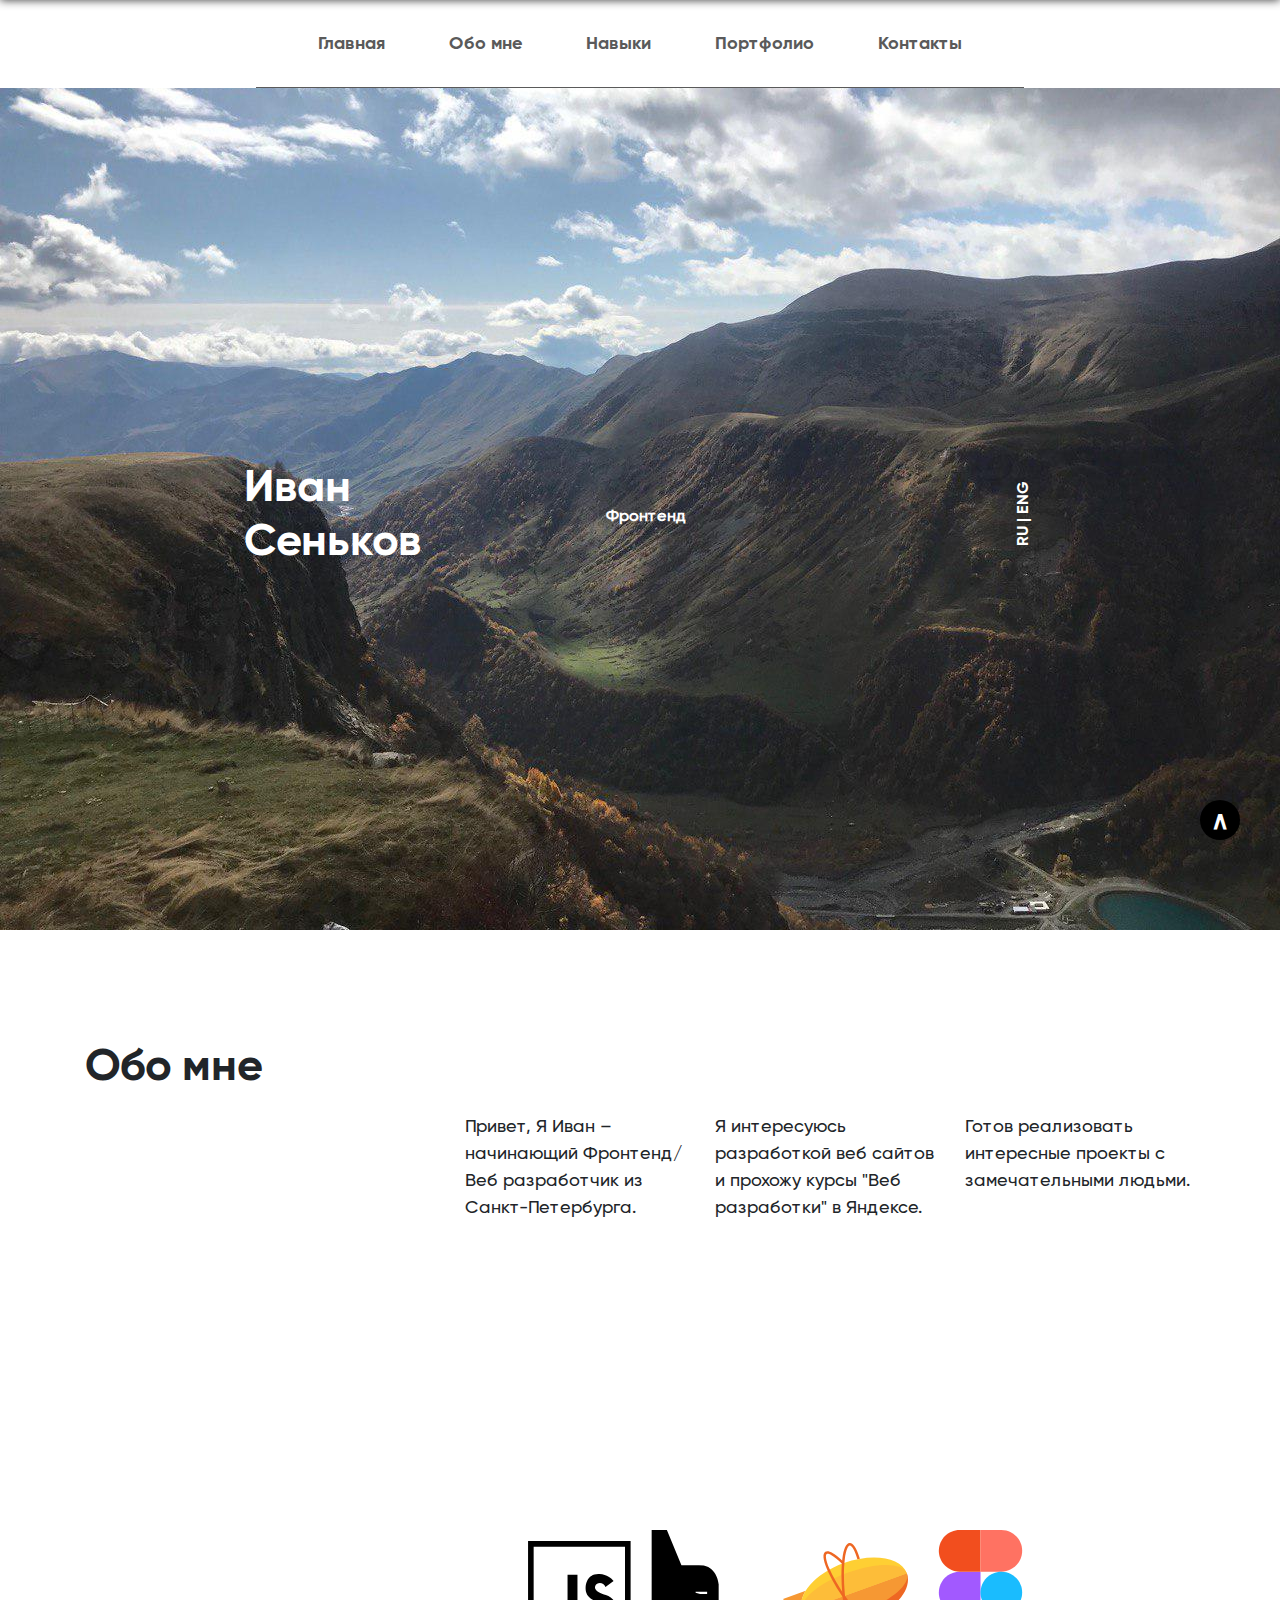
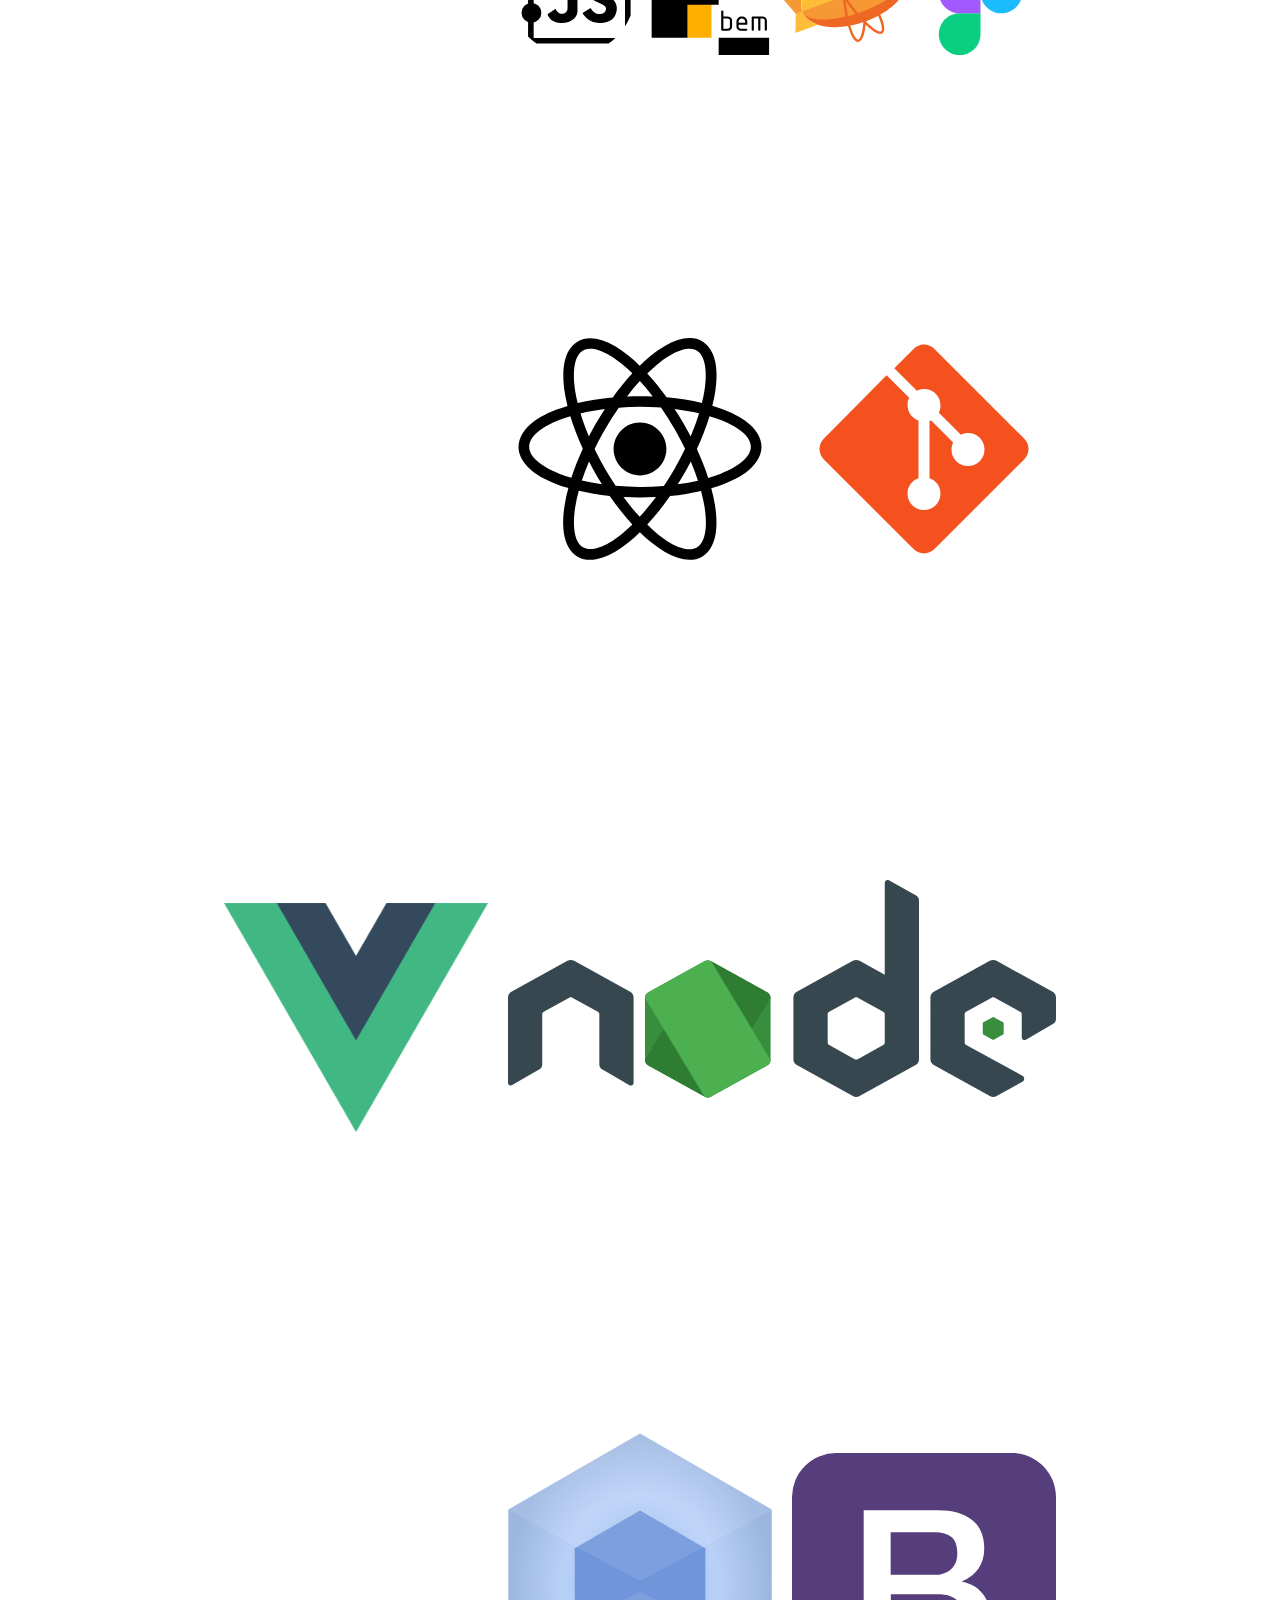
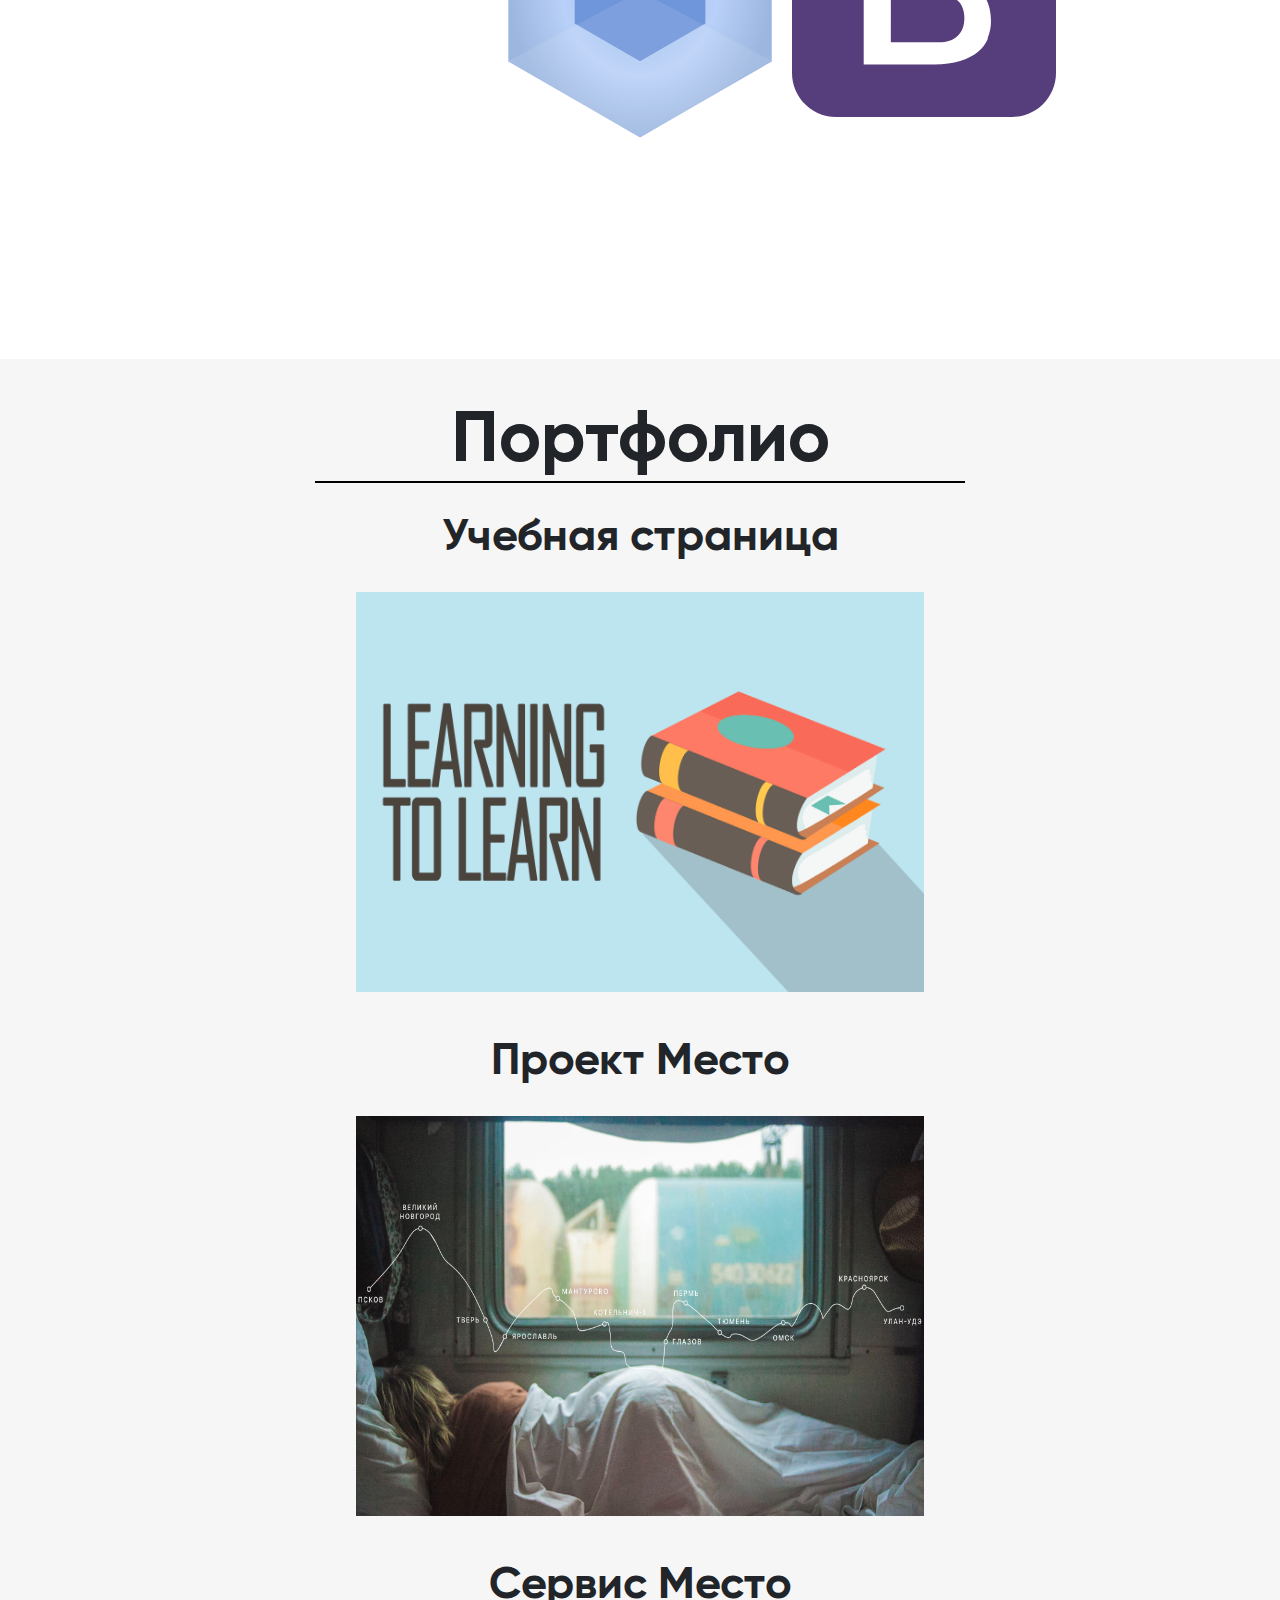
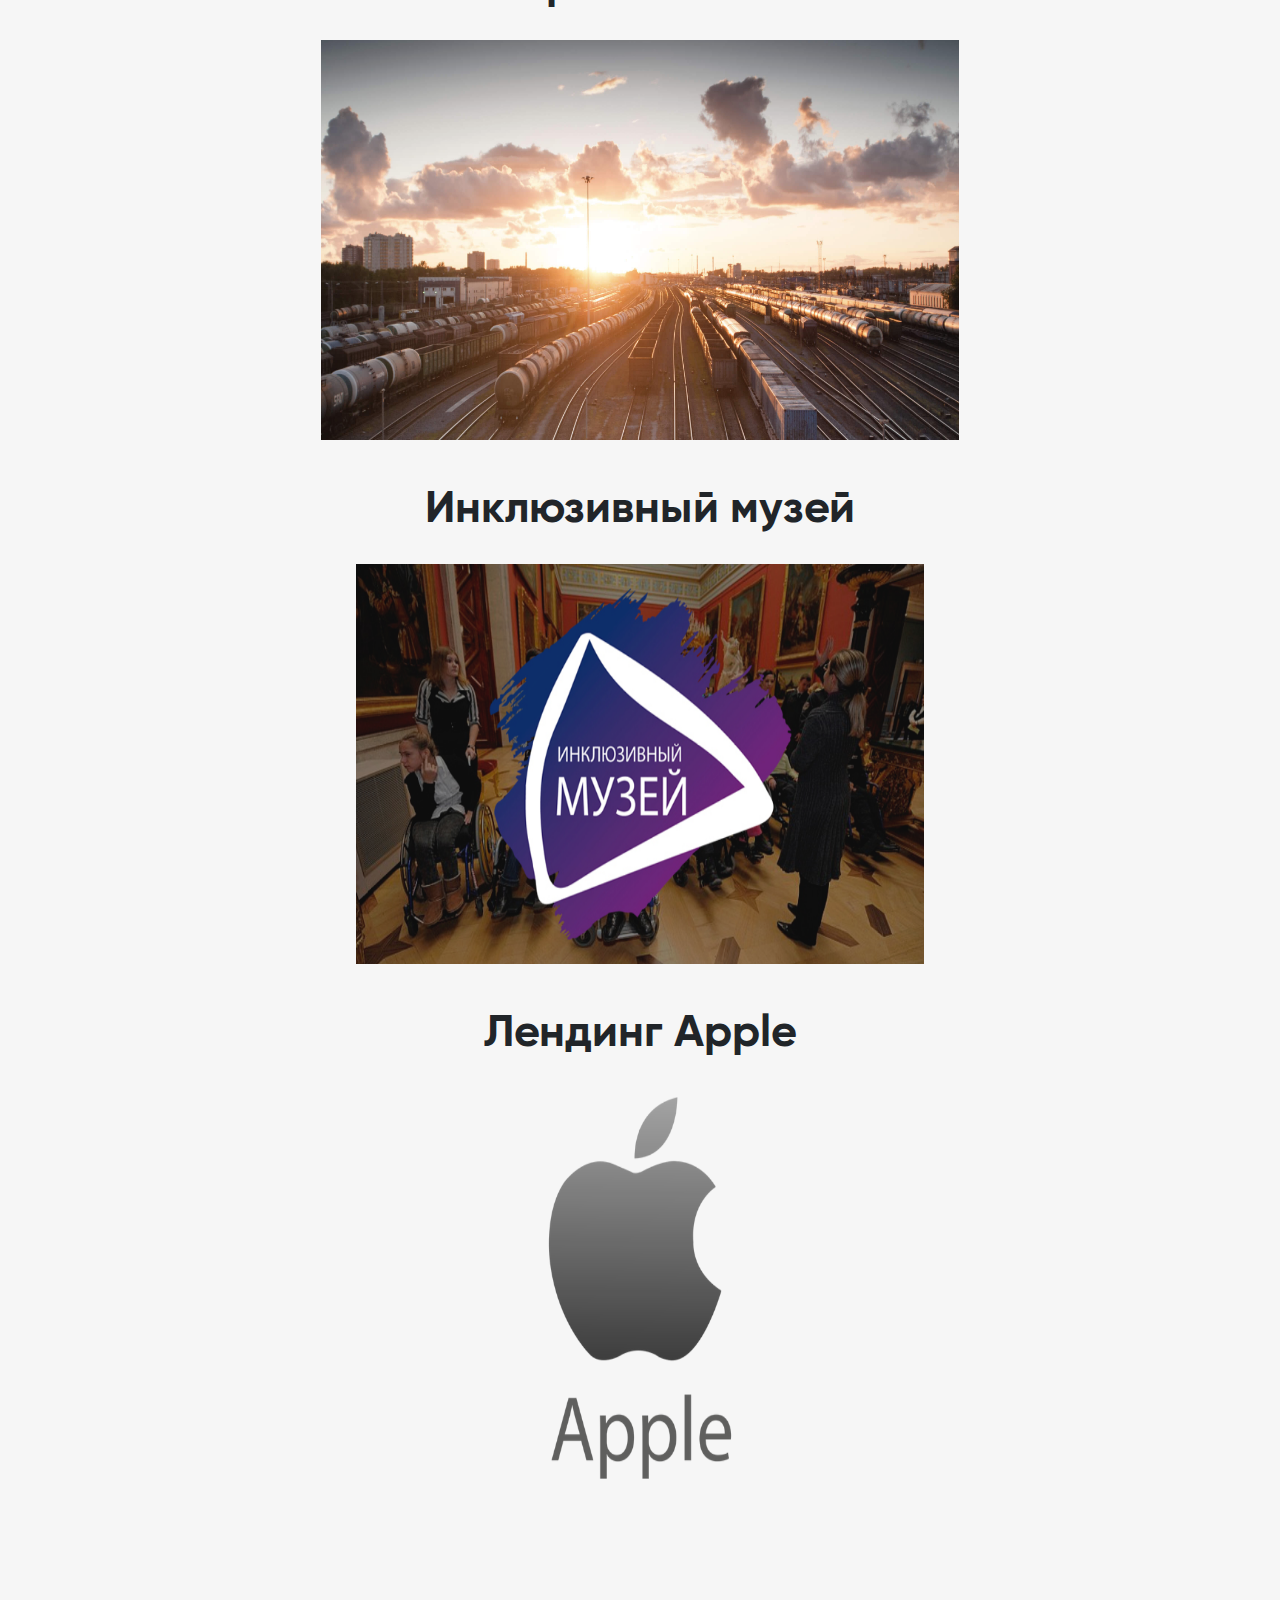
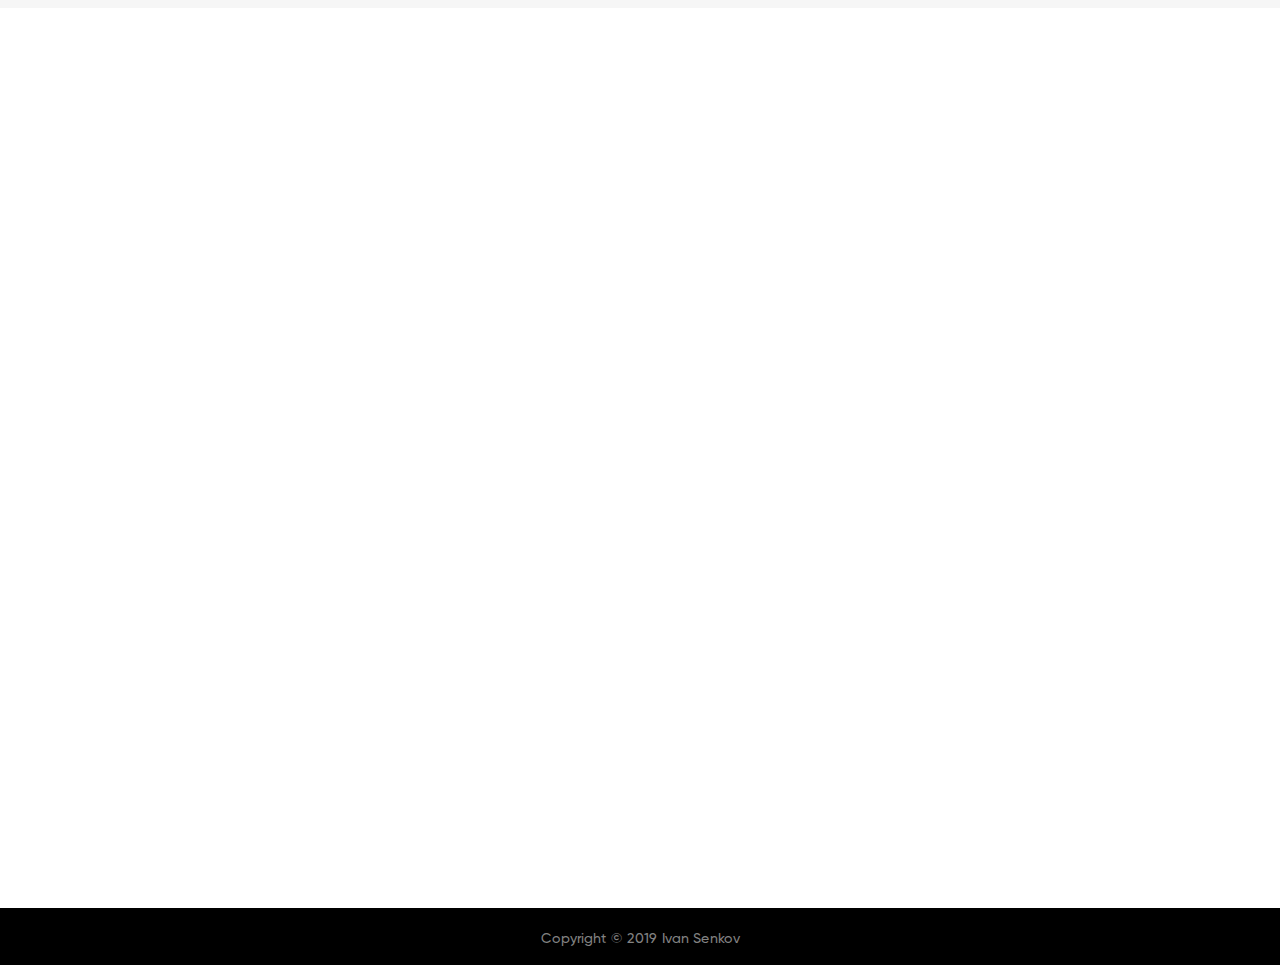
==== index.html @ b948410b "add project Mesto, service Mesto, project musem" ====
<!DOCTYPE html>
<html lang="ru">

<head>
  <meta charset="UTF-8">
  <meta name="viewport" content="width=device-width, initial-scale=1.0">
  <link rel="stylesheet" href="https://stackpath.bootstrapcdn.com/bootstrap/4.4.1/css/bootstrap.min.css"
    integrity="sha384-Vkoo8x4CGsO3+Hhxv8T/Q5PaXtkKtu6ug5TOeNV6gBiFeWPGFN9MuhOf23Q9Ifjh" crossorigin="anonymous">
  <link rel="stylesheet" href="./styles/normalize.css">
  <link rel="stylesheet" href="./styles/style.css">
  <link rel="script" href="./scripts/script.js">
  <title>Business card site</title>
</head>

<body>
  <a id="menu">
    <section class="page">
      <a class="button-up link" href="#menu">&and;</a>
      <header class="header">
        <nav class="menu">
          <a href="#menu" class="menu__item link">Главная</a>
          <a href="#about" class="menu__item link">Обо мне</a>
          <a href="#skills" class="menu__item link">Навыки</a>
          <a href="#portfolio" class="menu__item link">Портфолио</a>
          <a href="#сontacts" class="menu__item link">Контакты</a>
        </nav>
      </header>
      <main class="content">
        <section class="root">
          <div class="description">
            <div class="description__container-header">
              <h1 class="title description__title">Иван<br> Сеньков</h1>
              <div class="description__subtitle-container">
                <div class="description__subtitle-container_1">
                  <p class="description__subtitle description__subtitle_position_start">Фронтенд</p>
                </div>
                <div class="description__subtitle-container_2">
                  <p class="description__subtitle description__subtitle_position_end">Веб разработчик</p>
                </div>
              </div>
              <div class="description__lang-container">
                <a href="index.html" class="link">
                  <p class="description__lang description__lang_switch_ru">RU </p>
                </a>
                <p class="description__symbol"> |</p>
                <a href="index_ENG.html" class="link">
                  <p class="description__lang description__lang_switch_eng">ENG</p>
                </a>
              </div>
            </div>
            <!-- <div class="description__image-container"><img class="description__image" src="images\view.jpg" alt="View">
          </div> -->
          </div>
        </section>
  </a>
  <section class="about" id="about">
    <div class="container about__container">
      <h2 class="title about__title">Обо мне</h2>
      <div class="about__text-container">
        <p class="about__text">Привет, Я Иван – начинающий Фронтенд/Веб разработчик из Санкт-Петербурга.
        </p>
        <p class="about__text">Я интересуюсь разработкой веб сайтов и прохожу курсы "Веб разработки" в Яндексе.</p>
        <p class="about__text">Готов реализовать интересные проекты
          с замечательными людьми.</p>
          
      </div>
    </div>
  </section>
  <section class="skills" id="skills">
    <div class="container skill__container">
      <h2 class="title skill__title">Навыки</h2>
      <p class="skill__text">Я использую такие инструменты разработки как</p>
      <div class="skill__icon-container">
        <div class="skill__item transition">
          <img class="skill__icon" src="images\logo\html.svg" alt="icon_html">
          <p class="skill__item-text">HTML5</p>
        </div>
        <div class="skill__item transition">
          <img class="skill__icon" src="images\logo\css.svg" alt="icon_css">
          <p class="skill__item-text">CSS3</p>
        </div>
        <div class="skill__item transition">
          <img class="skill__icon" src="images\logo\js.svg" alt="icon_js">
          <p class="skill__item-text">Java Script</p>
        </div>
        <div class="skill__item transition">
          <img class="skill__icon" src="images\logo\bem.svg" alt="icon_bem">
          <p class="skill__item-text">BEM</p>
        </div>
        <div class="skill__item transition">
          <img class="skill__icon" src="images\logo\zeplin.svg" alt="icon_zeplin">
          <p class="skill__item-text">Zeplin</p>
        </div>
        <div class="skill__item transition">
          <img class="skill__icon" src="images\logo\figma.svg" alt="icon_figma">
          <p class="skill__item-text">Figma</p>
        </div>
      </div>
    </div>
  </section>
      <section class="cards">
        <h2 class="title cards__title">Стремлюсь изучить</h2>
        <div class="card__container">
          <img src="images\logo\vue.png" alt="icon_vue" class="card__image">
          <img src="images\logo\react.svg" alt="icon_react" class="card__image card__image_rotate">
          <img src="images\logo\git.svg" alt="icon_git" class="card__image">
          <img src="images\logo\nodejs.svg" alt="icon_nodejs" class="card__image">
          <img src="images\logo\webpack.svg" alt="icon_webpack" class="card__image card__image_rotate">
          <img src="images\logo\bootstrap.svg" alt="icon_bootstrap" class="card__image">
        </div>
      </section>
  <section class="portfolio" id="portfolio">
    <div class="container portfolio__container">
      <h2 class="title portfolio__title">Портфолио</h2>
      <h3 class="title portfolio__image-title">
        Учебная страница</h3>
      <a href="page\Yandex\index.html" class="link">
        <div class="grid">
          <figure class="effect-apollo">
            <img class="portfolio__image" src="images/learn.png" alt="Учебные книги" />
            <figcaption>
            </figcaption>
          </figure>
        </div>
      </a>
      <h3 class="title portfolio__image-title">
        Проект Место</h3>
      <a href="page/Yandex2/index.html" class="link">
        <div class="grid">
          <figure class="effect-apollo">
            <img class="portfolio__image" src="images/polka.jpg" alt="Картинка проекта Mesto" />
            <figcaption>
              <p class="portfolio__text">
                Настоящая страна не в выпусках новостей, а здесь.</p>
            </figcaption>
          </figure>
        </div>
      </a>
      <h3 class="title portfolio__image-title">
        Сервис Место</h3>
      <a href="page/YandexValidity/index.html" class="link">
        <div class="grid">
          <figure class="effect-apollo">
            <img class="portfolio__image" src="images/cover.jpg" alt="Проект Место для фотографий" />
            <figcaption>
              <p class="portfolio__text">
                Место для Российских фото</p>
            </figcaption>
          </figure>
        </div>
      </a>
      <h3 class="title portfolio__image-title">
        Инклюзивный музей</h3>
      <a href="page/in-museum/index.html" class="link">
        <div class="grid">
          <figure class="effect-apollo">
            <img class="portfolio__image" src="images/musem.jpg" alt="Проект Место для фотографий" />
            <figcaption>
              <p class="portfolio__text">
                Музей для всех</p>
            </figcaption>
          </figure>
        </div>
      </a>
      <h3 class="title portfolio__image-title">
        Лендинг Apple</h3>
      <a href="page/AppleDemo/index.html" class="link">
        <div class="grid">
          <figure class="effect-apollo">
            <img class="portfolio__image" src="images/Apple.png" alt="лендинг Apple" />
            <figcaption>
              <p class="portfolio__text">
                Думай иначе</p>
            </figcaption>
          </figure>
        </div>
      </a>
    </div>
  </section>
  <section class="сontacts" id="сontacts">
    <div class="container сontact__container">
      <h2 class="title сontact__title">Контакты</h2>
      <p class="сontact__text">Хочешь узнать больше или просто пообщаться? <br>Напиши!</p>
      <a href="mailto:suricat_nv@mail.ru" class="сontact__email">suricat_nv@mail.ru</a>
      <a href="https://teleg.run/IvanCen" class="сontact__email">Телеграмм</a>

      <!-- <fieldset class="form form__input-container" id="block_id">
                  <label for="heading" class="form__label"></label>
                  <input type="text" class="form__item form__item_heading" name="heading" placeholder="Name">
                  <label for="email" class="form__label"></label>
                  <input type="email" class="form__item form__item_email" name="email" placeholder="E-mail">
                  <label for="mainText" class="form__label"></label>
                  <textarea class="form__item form__item_main-text" name="mainText" placeholder="Message"></textarea>
                </fieldset>
                <button class="button сontact__button">Send message</button> -->
    </div>
  </section>
  </main>
  </section>
  <footer class="footer">
    <div class="footer__column">
      <p class="footer__author">Copyright &#169; 2019 Ivan Senkov</p>
    </div>
  </footer>
  </div>
  <script src="https://code.jquery.com/jquery-3.4.1.slim.min.js"
    integrity="sha384-J6qa4849blE2+poT4WnyKhv5vZF5SrPo0iEjwBvKU7imGFAV0wwj1yYfoRSJoZ+n" crossorigin="anonymous">
  </script>
  <script src="https://cdn.jsdelivr.net/npm/popper.js@1.16.0/dist/umd/popper.min.js"
    integrity="sha384-Q6E9RHvbIyZFJoft+2mJbHaEWldlvI9IOYy5n3zV9zzTtmI3UksdQRVvoxMfooAo" crossorigin="anonymous">
  </script>
  <script src="https://stackpath.bootstrapcdn.com/bootstrap/4.4.1/js/bootstrap.min.js"
    integrity="sha384-wfSDF2E50Y2D1uUdj0O3uMBJnjuUD4Ih7YwaYd1iqfktj0Uod8GCExl3Og8ifwB6" crossorigin="anonymous">
  </script>
</body>

</html>
---- styles/style.css ----
@font-face {
  font-family: Gilroy-Bold;
  src: url('../fonts/Gilroy-Bold.ttf');
}

@font-face {
  font-family: Gilroy-Medium;
  src: url('../fonts/Gilroy-Medium.ttf');
}

@keyframes text_opacity {
  from {
    transform: translateY(-20px);
    opacity: 0;
    -webkit-transform: translateY(-20px);
    -moz-transform: translateY(-20px);
    -ms-transform: translateY(-20px);
    -o-transform: translateY(-20px);
  }

  to {
    transform: translateY(0px);
    opacity: 1;
    -webkit-transform: translateY(0px);
    -moz-transform: translateY(0px);
    -ms-transform: translateY(0px);
    -o-transform: translateY(0px);
  }
}

@keyframes text_slide-left {
  from {
    transform: translateY(-20px);
    opacity: 0;
    -webkit-transform: translateY(-20px);
    -moz-transform: translateY(-20px);
    -ms-transform: translateY(-20px);
    -o-transform: translateY(-20px);
  }

  to {
    transform: translateY(0px);
    opacity: 1;
    -webkit-transform: translateY(0px);
    -moz-transform: translateY(0px);
    -ms-transform: translateY(0px);
    -o-transform: translateY(0px);
  }
}

@keyframes text_slide-right {
  from {
    transform: translateX(-50px);
    opacity: 0;
    -webkit-transform: translateX(-50px);
    -moz-transform: translateX(-50px);
    -ms-transform: translateX(-50px);
    -o-transform: translateX(-50px);
  }

  to {
    transform: translateY(0px);
    opacity: 1;
    -webkit-transform: translateY(0px);
    -moz-transform: translateY(0px);
    -ms-transform: translateY(0px);
    -o-transform: translateY(0px);
  }
}

@keyframes rotate {
  from {
    transform: rotate(0deg);
    -moz-transform: rotate(0deg);
    -ms-transform: rotate(0deg);
    -o-transform: rotate(0deg);
    -webkit-transform: rotate(0deg);
  }

  to {
    transform: rotate(360deg);
    -moz-transform: rotate(360deg);
    -ms-transform: rotate(360deg);
    -o-transform: rotate(360deg);
    -webkit-transform: rotate(360deg);
  }
}

@keyframes scale_hover-up {
  from {
    transform: scale(1.1);
    -moz-transform: scale(1.1);
    -ms-transform: scale(1.1);
    -o-transform: scale(1.1);
    -webkit-transform: scale(1.1);
  }

  to {
    transform: scale(1.2);
    -moz-transform: scale(1.2);
    -ms-transform: scale(1.2);
    -o-transform: scale(1.2);
    -webkit-transform: scale(1.2);
  }
}

/* The typing effect */
@keyframes typing {
  0% {
    width: 0
  }

  1% {
    opacity: 1;
  }

  100% {
    width: 100%;
    opacity: 1;
  }
}

/* The typewriter cursor effect */
@keyframes blink-caret {

  from,
  to {
    border-color: transparent
  }

  100% {
    border-color: black;
  }
}

@keyframes border {

  from,
  to {
    border-bottom: 1px solid #5a5a5a;
    opacity: 0;
  }

  100% {
    border-bottom: 1px solid #5a5a5a;
    opacity: 1;
  }
}

html {
  scroll-behavior: smooth
}

body::before {
  content: "";
  position: fixed;
  top: -10px;
  left: 0;
  width: 100%;
  height: 10px;
  box-shadow: 0px 0 10px rgba(0, 0, 0, 0.8);
  z-index: 100;
}

a {
  text-decoration: none;
}
a:hover {
  text-decoration: none;
}

.button-up {
  position: fixed;
  bottom: 60px;
  right: 40px;
  width: 40px;
  height: 40px;
  background-color: #000000;
  border-radius: 50%;
  font-size: 25px;
  text-decoration: none;
  text-align: center;
  line-height: 40px;
  color: #ffffff;
  z-index: 10;
  font-weight: 700;
  -webkit-transition: opacity 0.1s ease-out;
  transition: opacity 0.1s ease-out;
}

link {
  text-decoration: none;
  opacity: 1;
  border: none;
}

link:hover {
  opacity: 0.7;
  transition: opacity 0.1s ease-in;
}

.page {
  min-width: 100vh;
  background-color: #ffffff;
  margin: 0 auto;

}

.header {
  display: flex;
  justify-content: center;
  align-items: center;
  font-family: "Gilroy-Bold";

}

.container {
  display: flex;
  flex-direction: column;
  justify-content: center;
  align-items: center;
  padding-bottom: 70px;
}

.menu {
  display: flex;
  border-bottom: 1px solid #5a5a5a;
  width: 60%;
  padding: 30px;
  justify-content: space-around;
}

.menu__item {
  font-size: 18px;
  color: #5a5a5a;
  /* animation: text_opacity 1s ease-in-out; */
  transition: 0.4s linear;
}

.menu__item:hover {
  transform: scale(1.2);

}

.root {
  min-height: 90vh;
}

.description {
  color: white;
  width: 100%;
  height: 100vh;
  box-sizing: border-box;
  display: flex;
  justify-content: space-between;
  align-items: center;
  margin: auto;
  flex-wrap: wrap;
  padding-bottom: 50px;
  background: url(../images/1.jpg) no-repeat center / cover;
  background-attachment: fixed;
}

.description__container-header {
  width: 65%;
  display: flex;
  justify-content: space-between;
  align-items: center;
  margin: auto;
  flex-wrap: wrap;
}

.title {
  font-size: 45px;
  font-family: "Gilroy-Bold";
  margin: 50px 0 20px;
}

.description__title {
  margin: 30px 0 30px 20px;
}

.description__subtitle-container {
  display: flex;
  flex-direction: column;
  width: 200px;
}

.description__subtitle {
  font-family: "Gilroy-Medium";
}

.description__subtitle_position_start {
  position: relative;
  margin-top: 0px;
  margin-bottom: 10px;
  padding-top: 40px;
  overflow: hidden;
  white-space: nowrap;
  font-size: 1rem;
  width: 100%;
  font-weight: bold;
  animation:
    typing 1s steps(40, end),
    blink-caret .75s forwards;
}

.description__subtitle-container_1 {
  width: 80px;
}

.description__subtitle-container_2 {
  max-width: 200px;

}

.description__subtitle_position_end {
  margin: 0;
  overflow: hidden;
  white-space: nowrap;
  opacity: 0;
  font-weight: bold;
  font-size: 1rem;
  border-bottom: 1px solid white;
  animation:
    typing 2s 1s steps(70, end) forwards,
    blink-caret .75s forwards,
    border 1s 1s forwards;

}


.description__subtitle_position_end::before {
  content: '111111111111';
  visibility: hidden;
  
}

.description__lang-container {
  display: flex;
  justify-self: flex-end;
  transform: rotate(-90deg);
  font-family: "Gilroy-Bold";
}
.description__lang:hover {
  opacity: 0.7;
  text-decoration: none;
  border: 0;
  
}
.description__lang_switch_eng {
  margin: 0;
  color: white;
  
}

.description__lang_switch_ru {
  margin: 0;
  color: white;
}

.description__symbol {
  margin: 0 4px;
}

.description__image-container {
  overflow: hidden;
  margin: 50px auto;
  -webkit-box-shadow: 0px 0px 100px -25px rgba(0, 0, 0, 0.52);
  -moz-box-shadow: 0px 0px 100px -25px rgba(0, 0, 0, 0.52);
  box-shadow: 0px 0px 100px -25px rgba(0, 0, 0, 0.52);
}

.description__image {
  object-fit: cover;
  background-color: black;
  animation: scale_hover-up 20s linear both;
  -webkit-animation: scale_hover-up 20s linear both;
}

.about {
  display: flex;
  align-items: center;
  justify-content: center;
}

.about__container {
  align-items: normal;
}


.about__text-container {
  display: flex;
  justify-content: flex-end;
}

.about__text {
  font-family: "Gilroy-Medium";
  width: 230px;
  font-size: 18px;
  margin: 0 20px 0 0;
  animation: text_opacity 1s ease-in-out;
}


.about__text:last-child {
  margin-right: 0;
}

.skills {
  display: flex;
  align-items: center;
  justify-content: center;
  width: 100%;
  box-sizing: border-box;
  background: url(../images/5.jpg) no-repeat center / cover;
  background-attachment: fixed;
  color: #fff;
}

.skill__item {
  display: flex;
  flex-direction: column;
  position: relative;
  margin: 0 5px;
  align-items: center;
}

.skill__container {
  padding: 0;
}

.skill__text {
  font-size: 24px;
  font-family: "Gilroy-Medium";
  margin: 0 0 30px 0;
}

.skill__icon-container {
  display: flex;
  align-items: center;
  justify-content: flex-start;
  min-width: 65%;
  margin: 50px 0 0px;
}

.skill__icon {
  position: relative;
  width: 100%;
  width: 125px;
  max-height: 125px;
  height: 100%;
}

.skill__item-text {
  font-size: 24px;
  font-family: "Gilroy-Medium";
  text-align: center;
  opacity: 0;
  transition: opacity 0.3s ease;

}

.skill__item:hover .skill__item-text {
  opacity: 1;
}

.cards {
  display: flex;
  align-items: center;
  flex-direction: column;
  width: 100%;
  box-sizing: border-box;
  background: url(../images/5.jpg) no-repeat center / cover;
  background-attachment: fixed;
}

.card__container {
  width: 65%;
  margin: auto;
  display: grid;
  grid-template-columns: repeat(3, 1fr);
  grid-template-rows: repeat(3, 1fr);
  grid-gap: 20px 20px;
  min-height: 600px;
  padding-bottom: 100px;
}
.cards__title {
  color: #fff;
  font-size: 32px;
  margin: 0 0 30px 0;
}
.card__image {
  width: 100%;
  height: 100%;
  object-fit: contain;
}

.card__image:first-of-type {
  grid-row: 1 / 4;
}

.card__image:nth-of-type(4) {
  grid-column: 2 span;
  object-fit: cover;
}

.card__image_rotate {
  animation: rotate 160s linear infinite alternate;
  -webkit-animation: rotate 160s linear infinite alternate;
}

.portfolio {
  background-color: #f6f6f6;
  min-height: 100vh;
  display: flex;
  align-items: center;
  justify-content: center;
}


.portfolio__link-text {
  font-family: "Gilroy-Medium";
  width: 200px;
  font-size: 32px;
  text-align: center;
  margin-top: 50px;
  color: black;
}

.portfolio__link-text:after {
  transition: width .5s ease-in-out;
  width: 0%;
  height: 1px;
  background-color: #000000;
  display: block;
  content: "";
}

.portfolio__link-text:hover:after {
  width: 100%;
}

.portfolio__text {
  font-family: "Gilroy-Medium";
  color: #000000;
}

.portfolio__title {
  font-size: 72px;
  margin-top: 35px;
  margin-bottom: 35px;
  border-bottom: #000000 solid 2px;
  text-align: center;
  max-width: 100%;
  width: 650px;
}

.portfolio__image-title {
  font-size: 45px;
  margin-top: -10px;
}

.portfolio__container {
  position: relative;
}

.grid {
  position: relative;
  clear: both;
  list-style: none;
  text-align: center;
  width: 100%;
}
.portfolio__image-title_apple {
  color: black;
}

.grid figure {
  position: relative;
  overflow: hidden;
  margin: 10px auto;
  margin-bottom: 50px;
  width: 80%;
  max-width: 1200px;
  height: auto;
  text-align: center;
  cursor: pointer;
}

.grid figure img {
  position: relative;
  display: block;
  opacity: 0.3;
}

.grid figure figcaption {
  padding: 2em;
  color: #fff;
  text-transform: uppercase;
  font-size: 1.25em;
  -webkit-backface-visibility: hidden;
  backface-visibility: hidden;
}

.grid figure figcaption,
.grid figure figcaption>a {
  position: absolute;
  top: 0;
  left: 0;
  width: 100%;
  height: 100%;
}


figure.effect-apollo img {
  opacity: 0.95;
  -webkit-transition: opacity 0.35s, -webkit-transform 0.35s;
  transition: opacity 0.35s, transform 0.35s;
  -webkit-transform: scale3d(1.04, 1.04, 1);
  transform: scale3d(1.04, 1.04, 1);
  -moz-transform: scale3d(1.04, 1.04, 1);
  -ms-transform: scale3d(1.04, 1.04, 1);
  -o-transform: scale3d(1.04, 1.04, 1);
}

figure.effect-apollo figcaption::before {
  position: absolute;
  top: -30px;
  left: 0;
  width: 110%;
  height: 110%;
  background: rgba(255, 255, 255, 0.5);
  content: '';
  -webkit-transition: -webkit-transform 0.6s;
  transition: transform 0.6s;
  transform: scale3d(2.9, 1.4, 1) rotate3d(0, 0, 1, 45deg) translate3d(0, -100%, 0);
  -moz-transform: scale3d(2.9, 1.4, 1) rotate3d(0, 0, 1, 45deg) translate3d(0, -100%, 0);
  -ms-transform: scale3d(2.9, 1.4, 1) rotate3d(0, 0, 1, 45deg) translate3d(0, -100%, 0);
  -o-transform: scale3d(2.9, 1.4, 1) rotate3d(0, 0, 1, 45deg) translate3d(0, -100%, 0);
  -webkit-transform: scale3d(2.9, 1.4, 1) rotate3d(0, 0, 1, 45deg) translate3d(0, -100%, 0);
}

figure.effect-apollo p {
  position: relative;
  float: right;
  right: 0;
  bottom: 0;
  margin: 3em;
  padding: 0 1em;
  max-width: 150px;
  border-right: 4px solid #fff;
  text-align: right;
  opacity: 0;
  -webkit-transition: opacity 0.35s;
  transition: opacity 0.35s;
}

figure.effect-apollo h2 {
  text-align: left;
}

figure.effect-apollo:hover img {
  opacity: 0.6;
  -webkit-transform: scale3d(1, 1, 1);
  transform: scale3d(1, 1, 1);
}

figure.effect-apollo:hover figcaption::before {
  -webkit-transform: scale3d(2.9, 2.4, 2) rotate3d(0, 0, 1, 45deg) translate3d(0, 100%, 0);
  transform: scale3d(2.9, 2.4, 2) rotate3d(0, 0, 1, 45deg) translate3d(0, 100%, 0);
  -moz-transform: scale3d(2.9, 2.4, 2) rotate3d(0, 0, 1, 45deg) translate3d(0, 100%, 0);
  -ms-transform: scale3d(2.9, 2.4, 2) rotate3d(0, 0, 1, 45deg) translate3d(0, 100%, 0);
  -o-transform: scale3d(2.9, 2.4, 2) rotate3d(0, 0, 1, 45deg) translate3d(0, 100%, 0);
}

figure.effect-apollo:hover p {
  opacity: 1;
  -webkit-transition-delay: 0.1s;
  transition-delay: 0.1s;
}

.portfolio__image {
  width: 100%;
  height: 400px;
  max-width: 800px;
}


.сontact__text {
  font-family: "Gilroy-Medium";
  margin: 0;
  font-size: 18px;
  text-align: center;
  line-height: 32px;
  margin-bottom: 30px;
  animation: text_opacity 1s ease-in-out;
}

.button {
  width: 180px;
  height: 42px;
  outline: none;
}

.сontacts {
  display: flex;
  align-items: center;
  justify-content: center;
  width: 100%;
  height: 100vh;
  box-sizing: border-box;
  background: url(../images/3.jpg) no-repeat center / cover;
  background-attachment: fixed;
  color: #fff;
}

.сontact__button {
  position: relative;
  border: none;
  font-family: "Gilroy-Medium";
  background-color: black;
  color: #ffffff;
  border-radius: 20px;
}

.сontact__button:before {
  content: '';
  position: absolute;
  top: 0;
  left: 0;
  width: 100%;
  height: 100%;
  background: rgb(0, 0, 0);
  opacity: 0;
  transition: 0.5s;
  border-radius: 20px;

}

.сontact__button:hover:before {
  opacity: 0.8;
  border-radius: 20px;
  animation: text_opacity 1s ease-in-out backwards;
}

.сontact__button:hover {
  opacity: 1;
  transition: opacity 0.1s ease-in;
  -webkit-transition: opacity 0.1s ease-in;
  -moz-transition: opacity 0.1s ease-in;
  -ms-transition: opacity 0.1s ease-in;
  -o-transition: opacity 0.1s ease-in;
}

.form__input-container {
  display: flex;
  flex-direction: column;
  justify-items: center;
  padding: 20px;
  border: none;
  width: 200px;
}

.form__item {
  border: 0;
  color: #fff;
  width: 100%;
  height: 24px;
  box-sizing: border-box;
  border-bottom: 1px solid #bcbcc4;
  background-color: transparent;
  margin-top: 20px;
  font-size: 14px;
  line-height: 20px;
  font-family: "Gilroy-Medium";
}

.form__item::placeholder {
  font-size: 14px;
  font-family: "Gilroy-Medium";
  line-height: 20px;
  color: white;
  
}

.form__button {
  margin-top: 50px;
  width: 100%;
  border: none;
  font-family: "Gilroy-Medium";

}

.сontact__email {
  font-size: 24px;
  color: #fff;
  margin-bottom: 20px;
}
.сontact__email:hover {
  opacity: 0.7;
  
}
.footer__column {
  display: flex;
  flex-direction: column;
  align-items: center;
  font-family: "Gilroy-Medium";
  background-color: black;
  color: #828282;
}

.footer__author {
  font-size: 14px;
  margin-top: 20px;
}

@media (max-width: 1024px) {
  .grid figure {
    width: 100%;
  }

  .page {
    min-width: 100%;
  }

  .description__image-container {
    width: 90%;
    max-width: 800px;
  }

  .description__container-header {
    width: 85%;
  }

  .about__container {
    width: 80%;
  }

  .skill__item {
    margin: 0;
  }

  .skill__icon-container {
    display: grid;
    grid-template-columns: repeat(3, auto);
    grid-row-gap: 20px;
    grid-column-gap: 50px;
    margin: 50px 0;
    align-items: center;
    justify-content: center;
  }

  .portfolio__image-title {
    margin: 0;
  }

}

@media (max-width: 768px) {
  .description__container-header {
    width: 95%;
  }


  .menu {
    width: 80%;
  }

  figure.effect-apollo p {
    margin-top: 100px;
  }

  .portfolio {
    min-height: 100%;
  }

  .portfolio__image-title {
    font-size: 32px;
  }
  
  .about {
    background-color: #f6f6f6;
    min-height: 100%;
  }

  .about__text-container {
    flex-wrap: wrap;
    width: 75%;
  }

  .about__text {
    margin-bottom: 20px;
  }

  .about__text:nth-of-type(1) {
    transform: translate(-50%);
    margin-right: 0;

  }

  .about__text:nth-of-type(2) {
    margin-right: 0;
  }

  .about__text:nth-of-type(3) {
    transform: translate(50%);
  }
}

@media (max-width: 600px) {
  .about__text:nth-of-type(1) {
    transform: translate(-20%);
    margin-right: 0;
  }

  .skill__icon-container {
    grid-template-columns: repeat(2, auto);
    grid-row-gap: 10px;
    grid-column-gap: 20px;

  }

  .about__title {
    font-size: 32px;
  }

  .skill__title {
    font-size: 32px;
  }

  .skill__text {
    width: 90%;
    text-align: center;
  }

  .about__text:nth-of-type(3) {
    transform: translate(20%);
  }

  .description__title {
    font-size: 32px;
  }

  .portfolio__title {
    font-size: 32px;
  }

  .сontact__title {
    font-size: 32px;
    margin-bottom: 20px;
  }

  .сontacts {
    min-height: 100%;
    
  }

  .header {
    display: none;
  }

  .portfolio__image-title {
    font-size: 24px;

  }

  figure.effect-apollo p {
    font-size: 12px;
    margin-top: 50px;
  }
}

@media (max-width: 520px) {

  .description__subtitle-container {
    display: none;
  }

  .title {
    margin-bottom: 20px;
  }

  .about__title {
    margin-bottom: 40px;
  }

  .about__text {
    margin-bottom: 30px;
  }

  .about__text-container {
    width: 100%;
  }

  .about__text:nth-of-type(1) {
    transform: translate(0%);
    margin-right: 0;
  }

  .about__text:nth-of-type(3) {
    transform: translate(0%);
  }



  .description__image-container {
    height: 350px;
  }

  .root {
    min-height: 100%;
  }
}
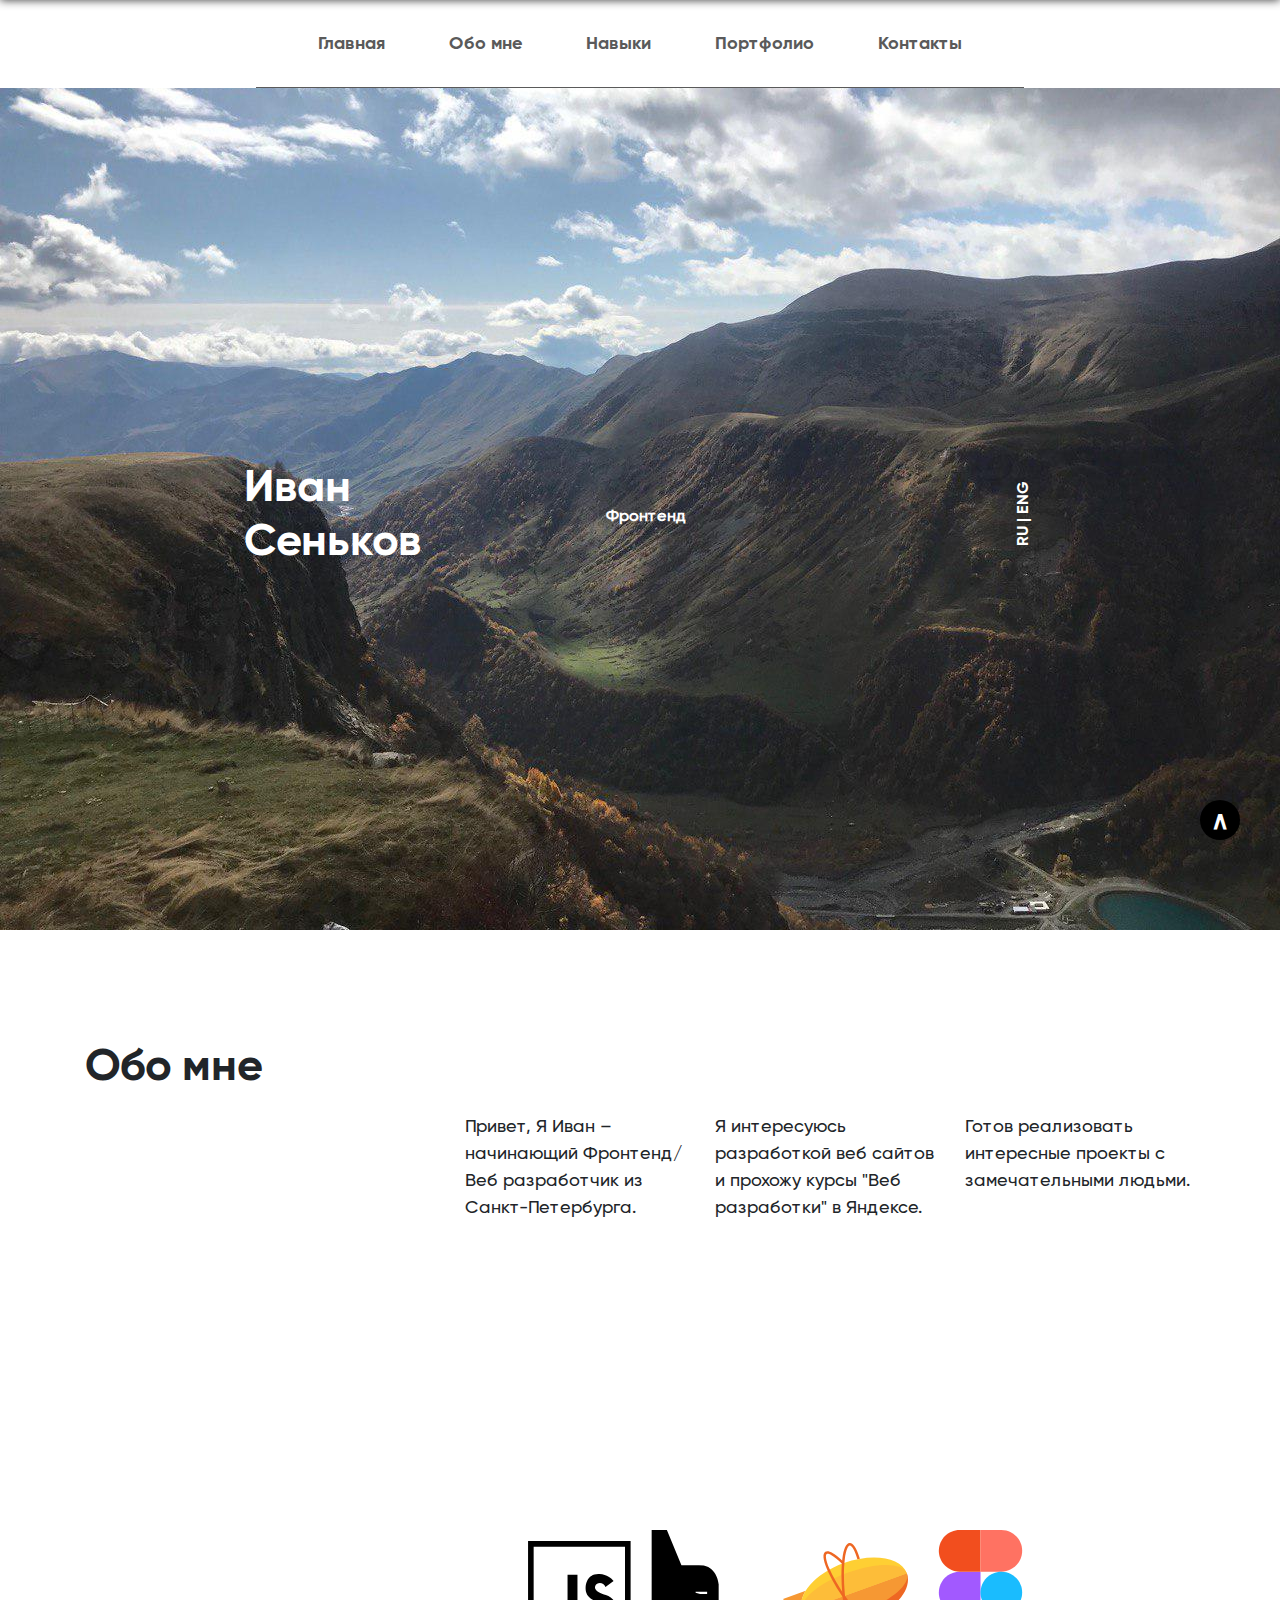
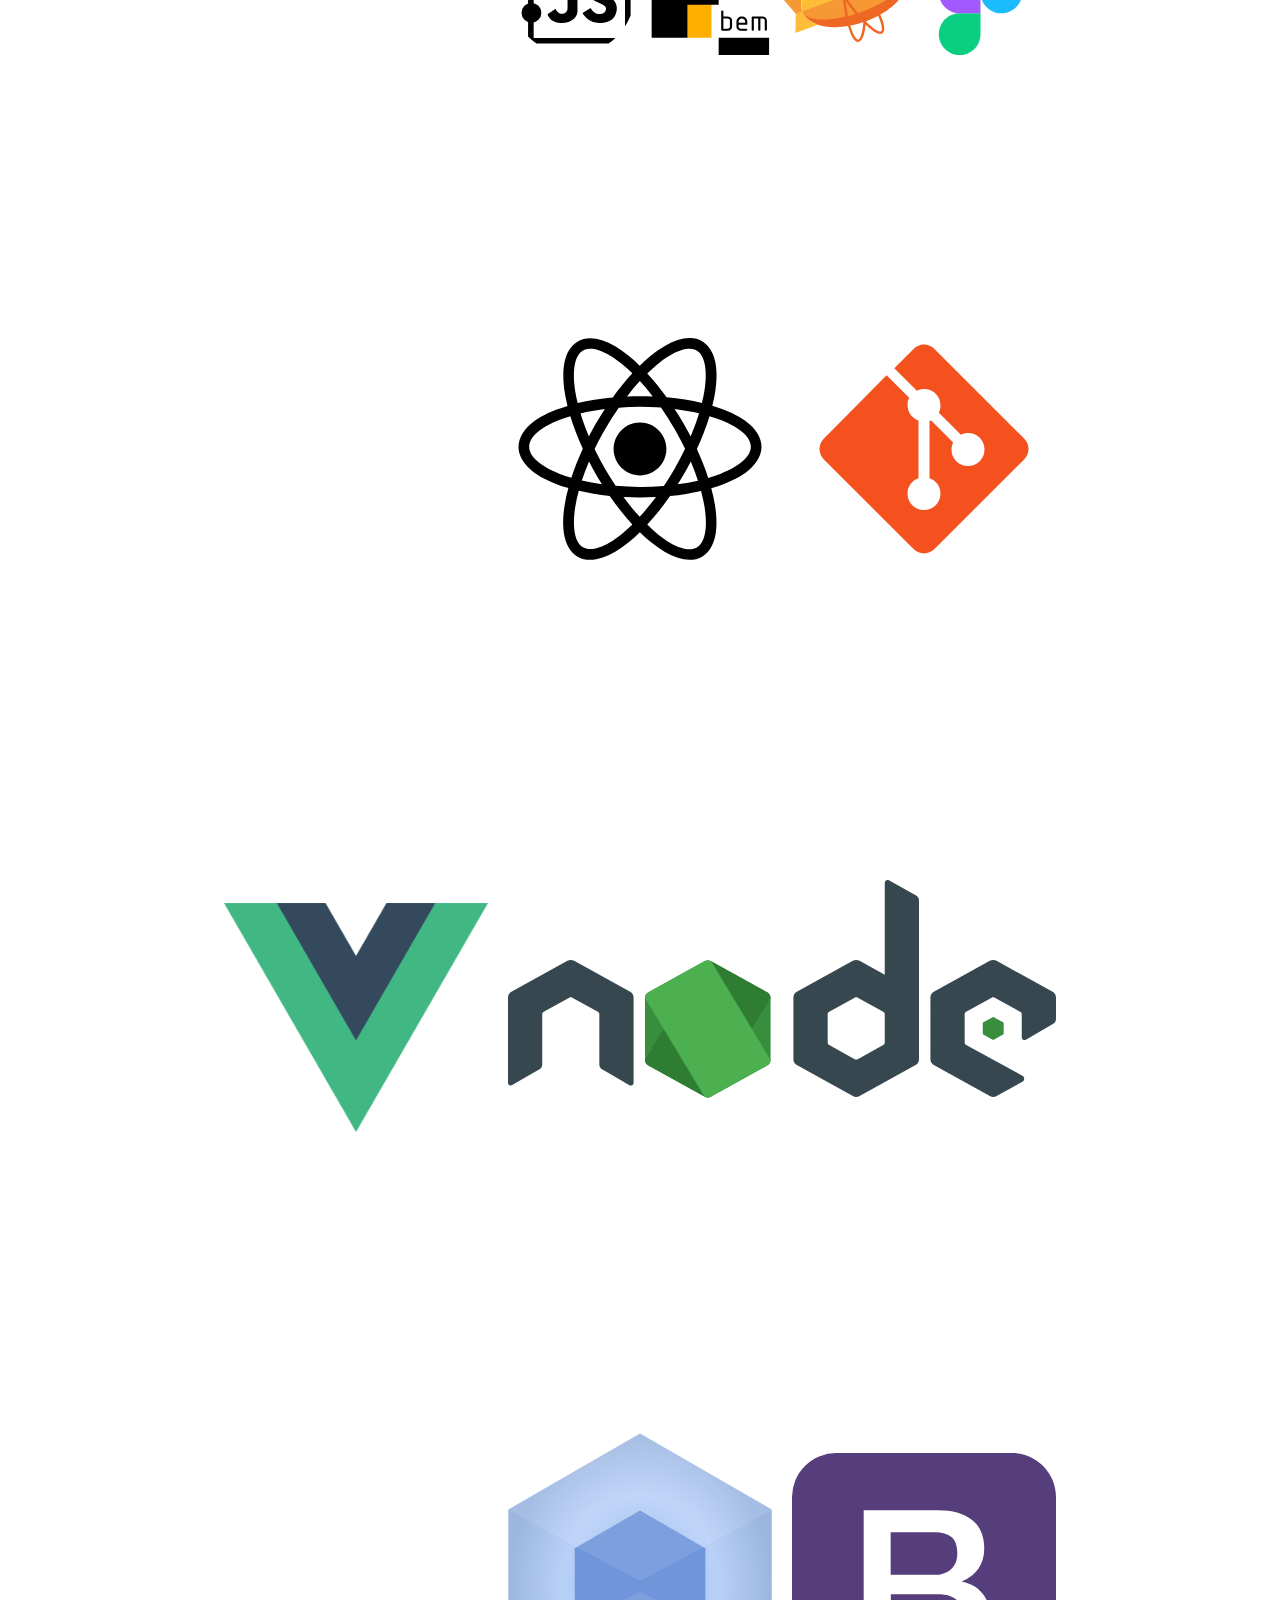
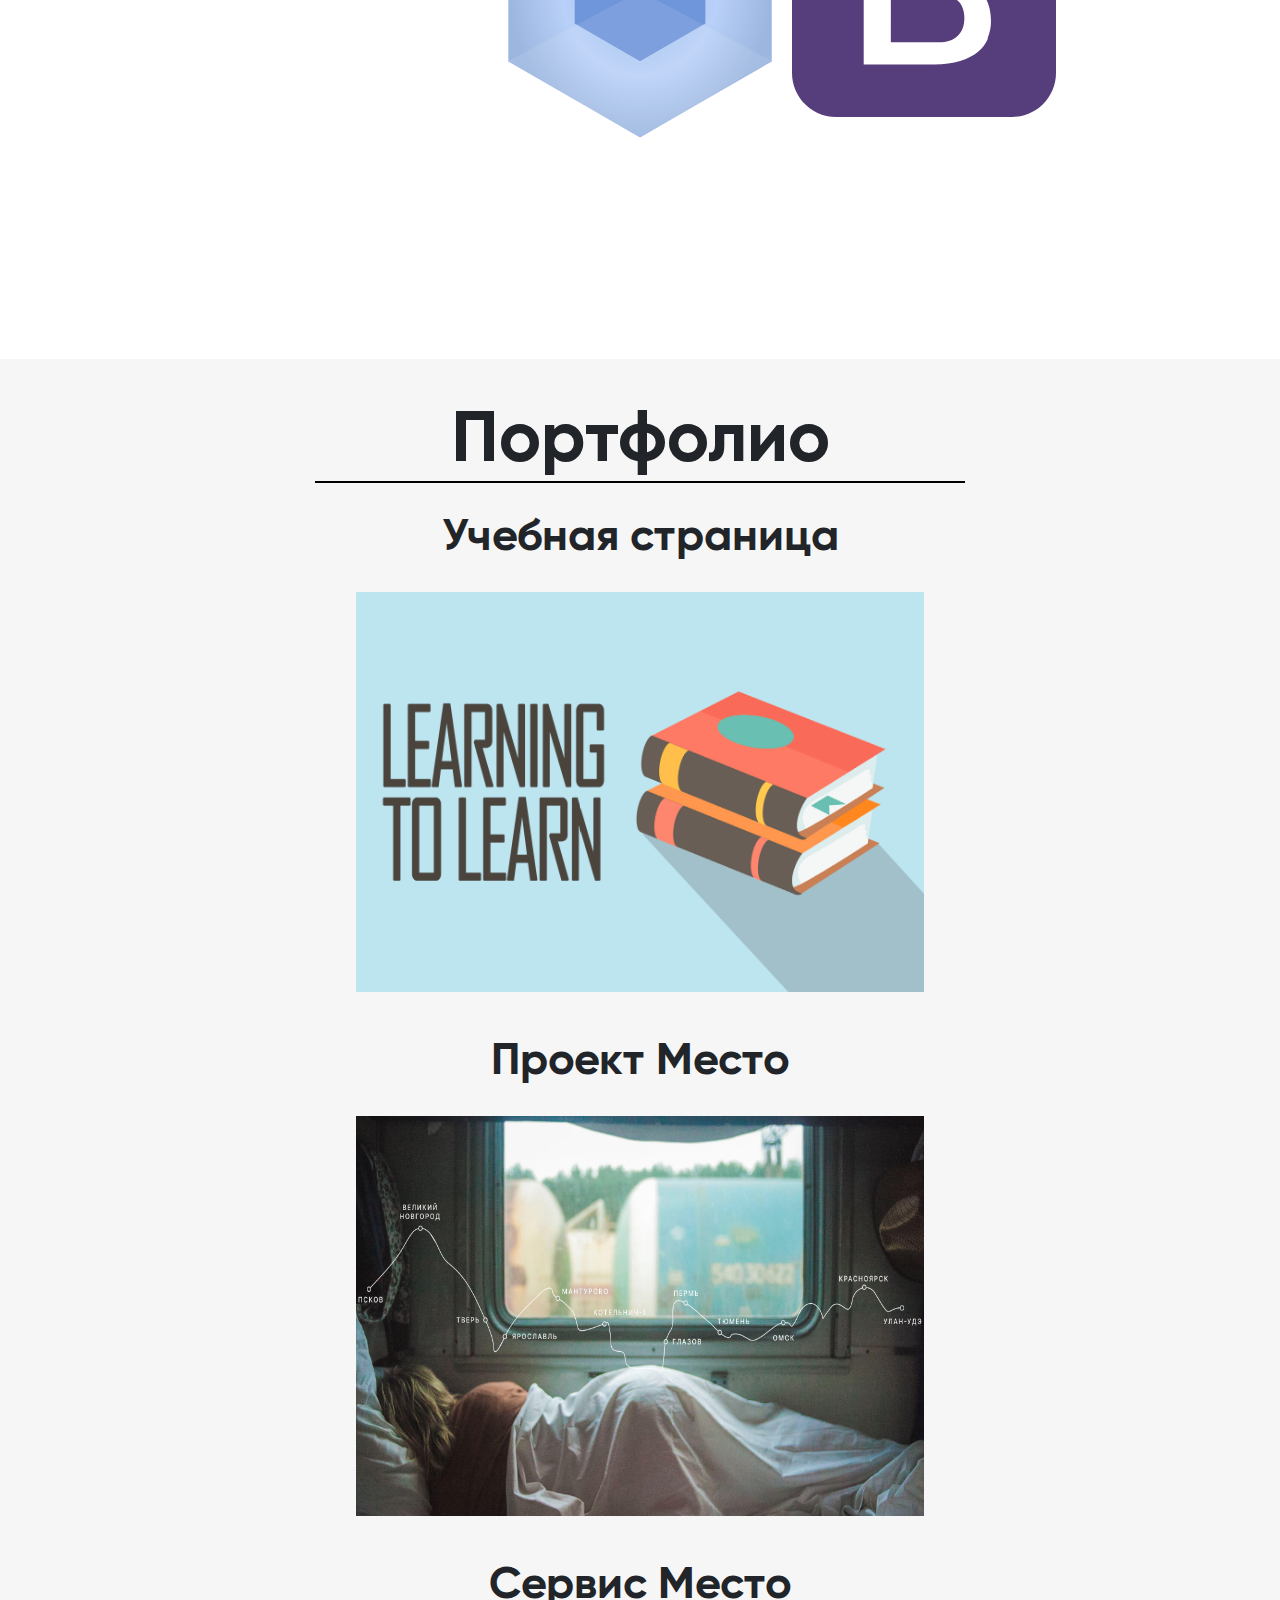
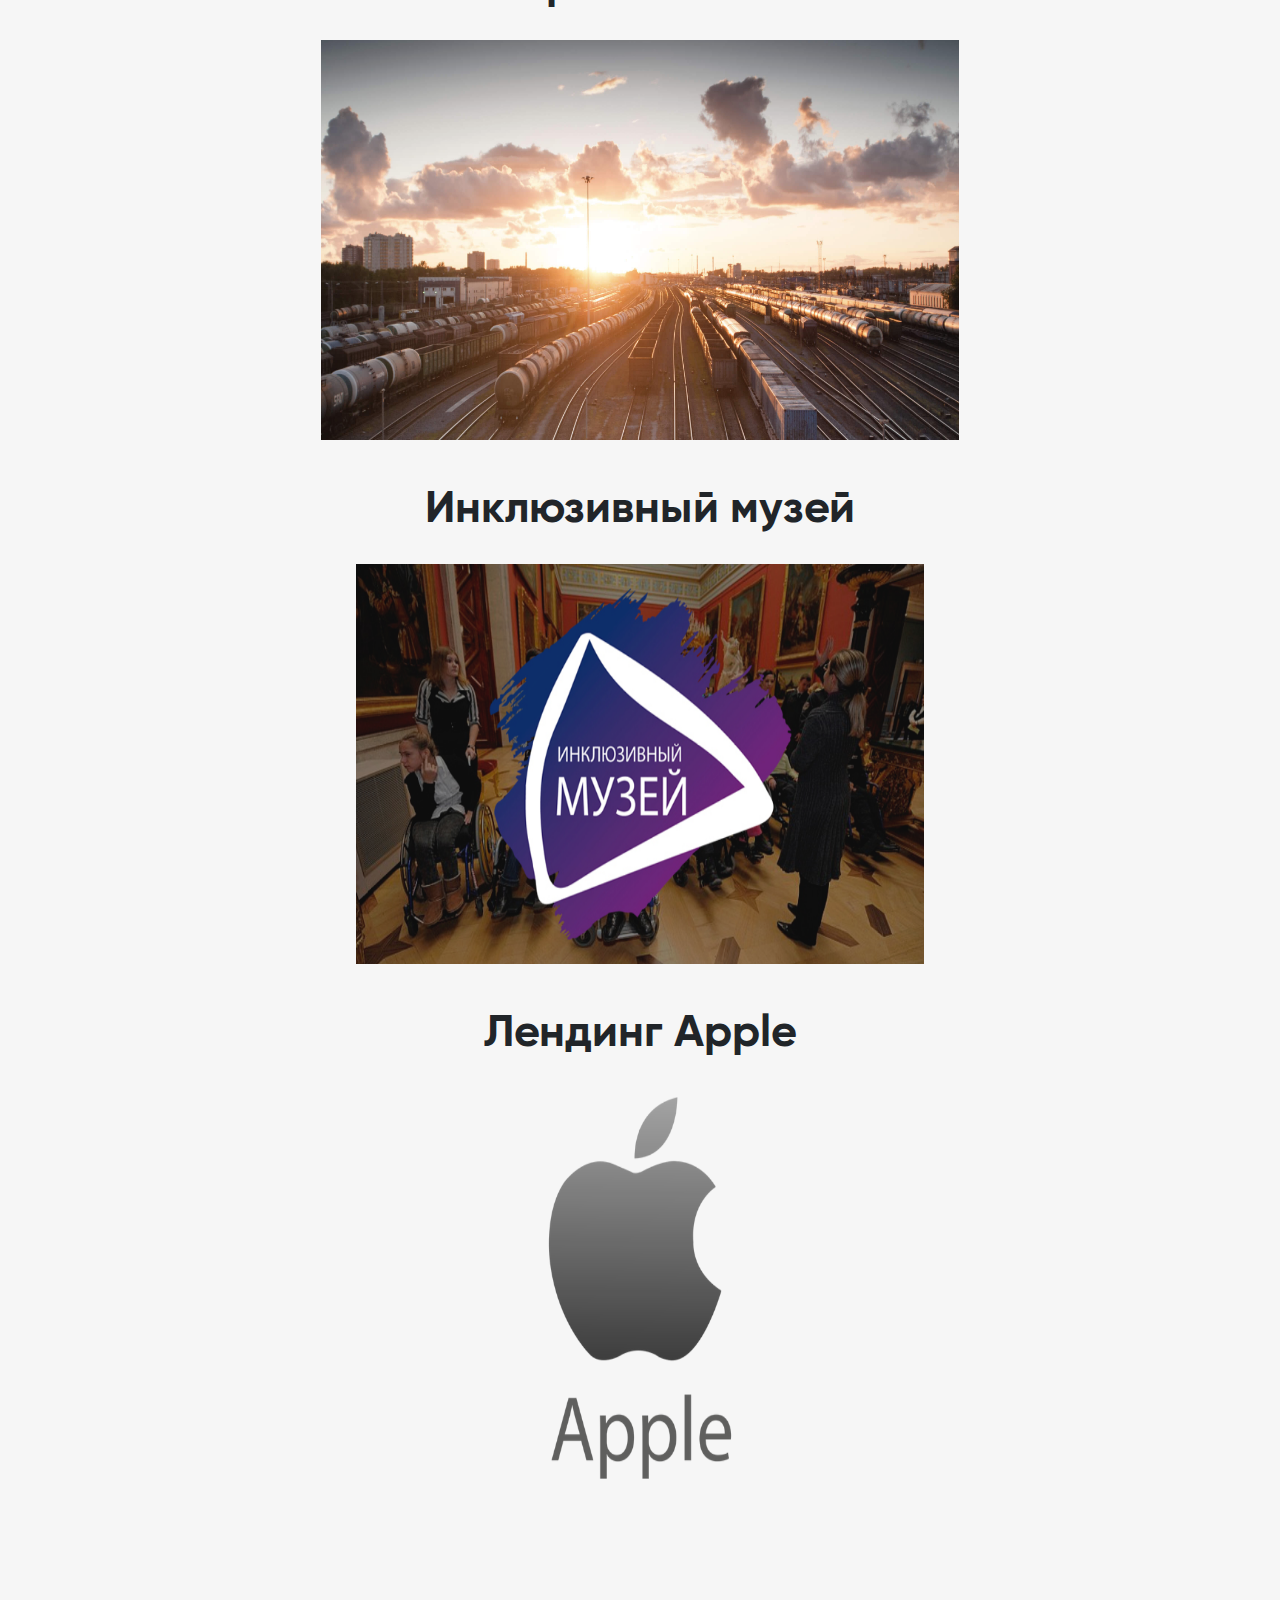
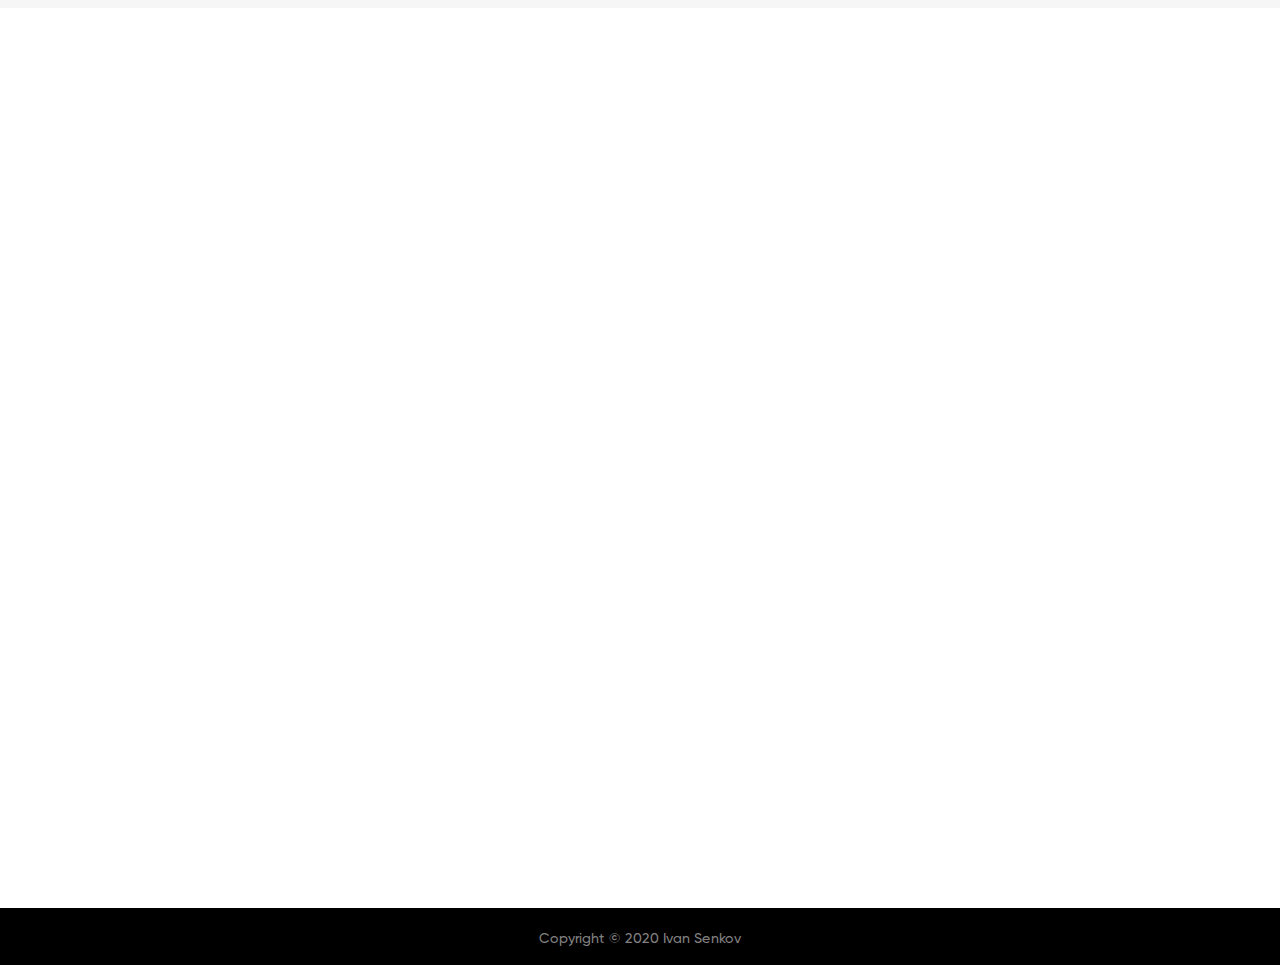
==== commit b1dd088a: "change site year date" ====
--- a/index.html
+++ b/index.html
@@ -199,7 +199,7 @@
   </section>
   <footer class="footer">
     <div class="footer__column">
-      <p class="footer__author">Copyright &#169; 2019 Ivan Senkov</p>
+      <p class="footer__author">Copyright &#169; 2020 Ivan Senkov</p>
     </div>
   </footer>
   </div>
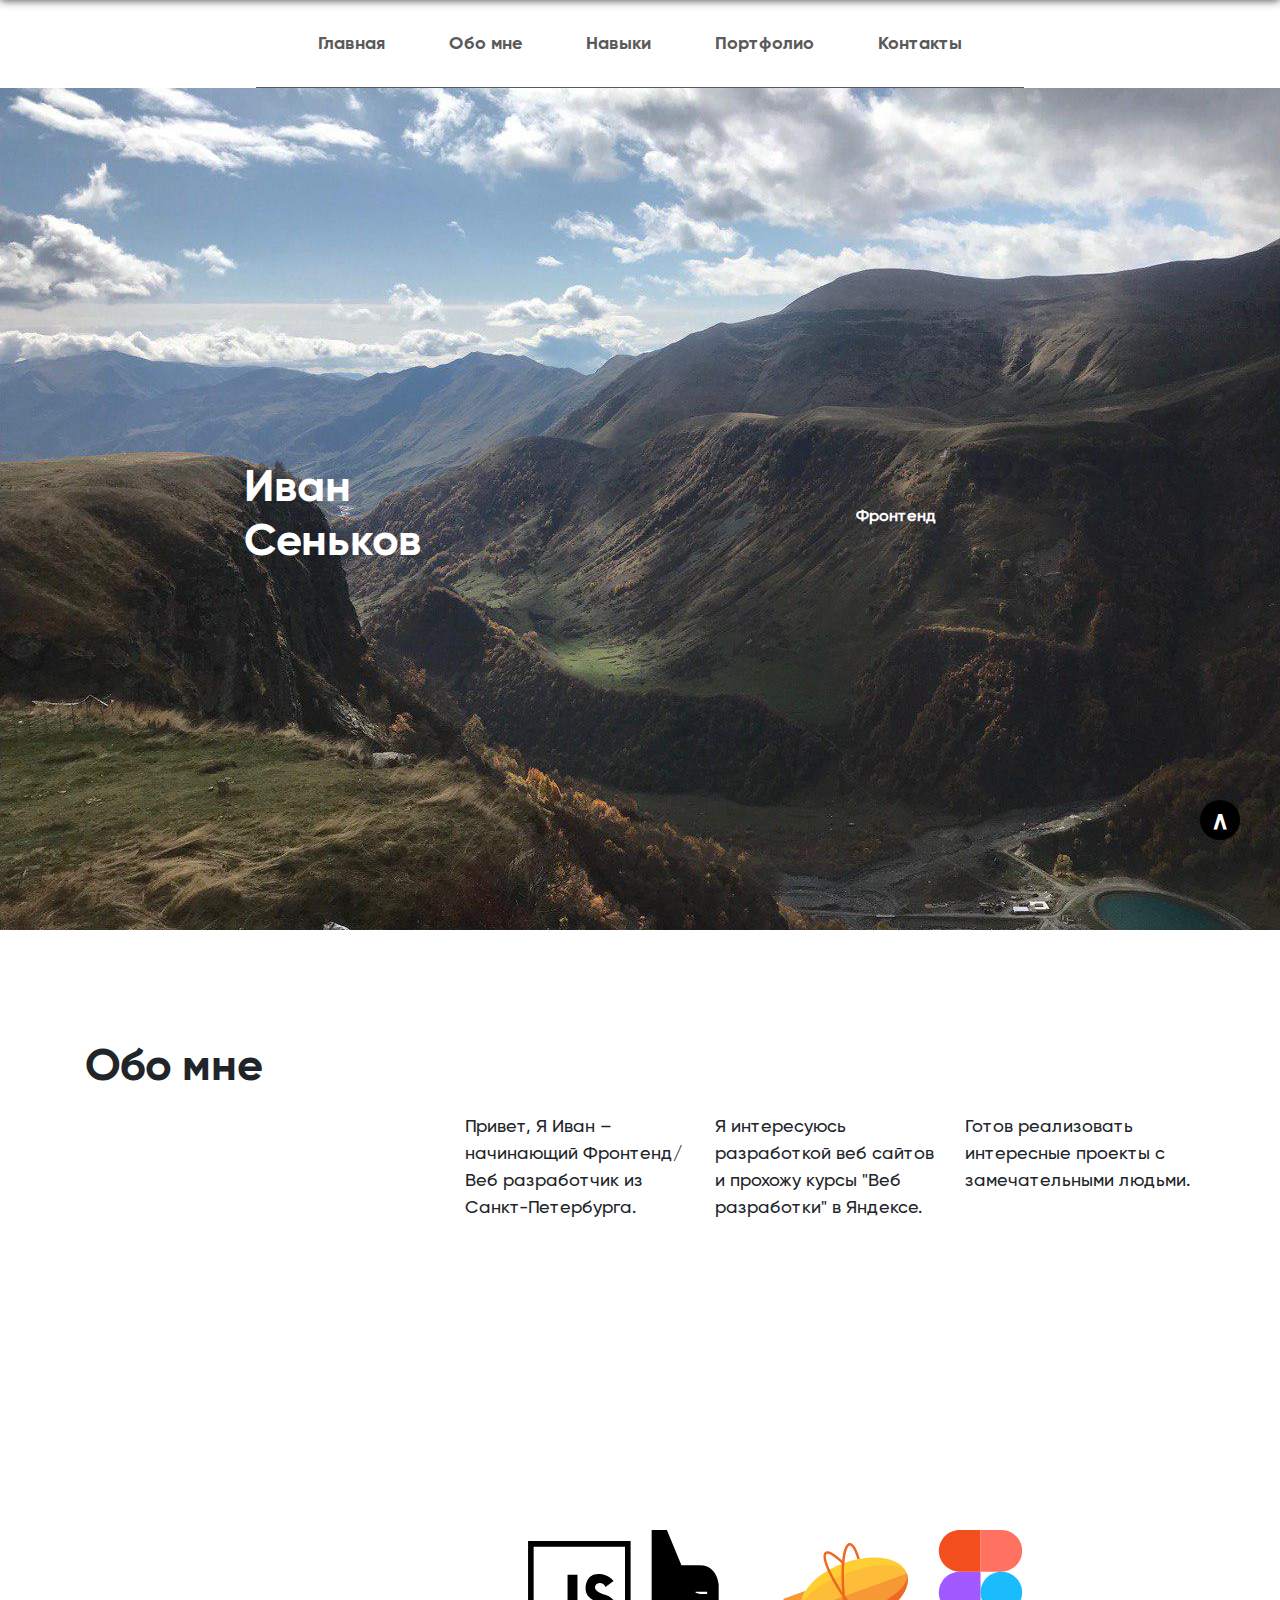
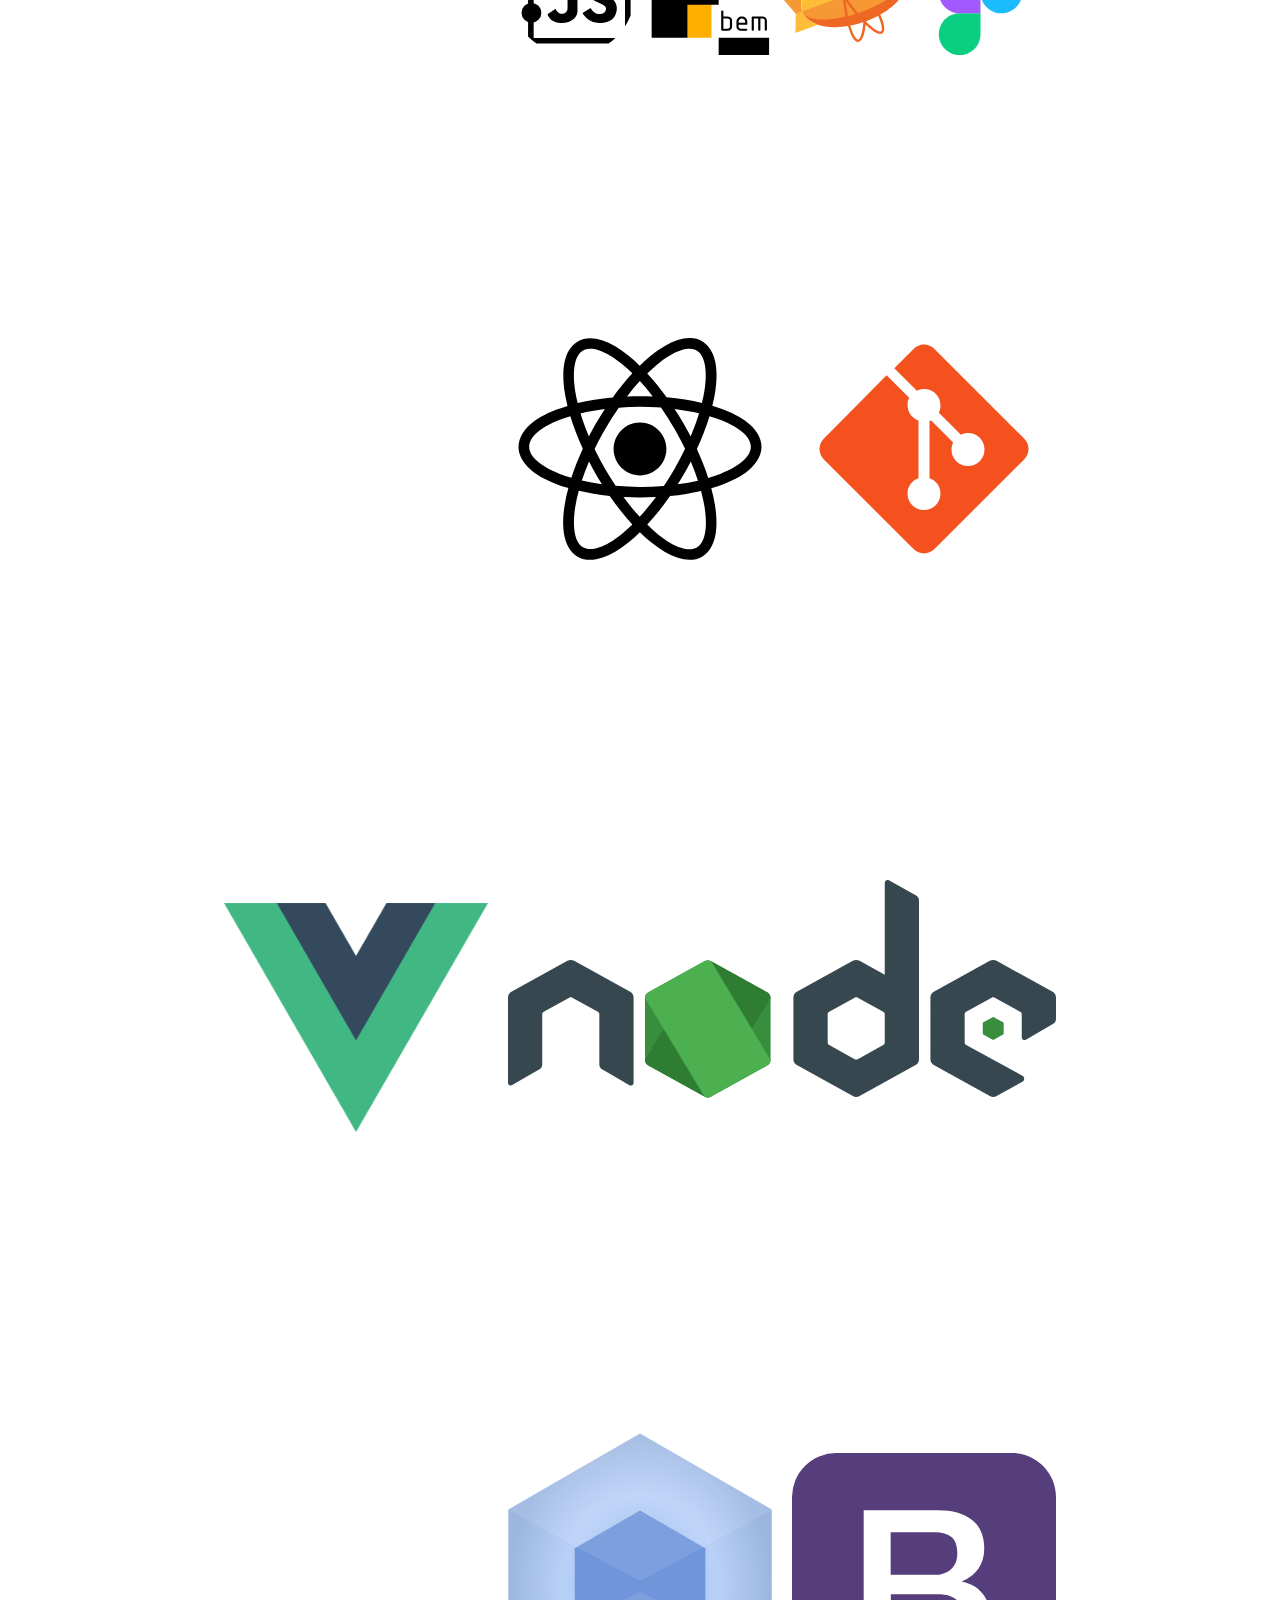
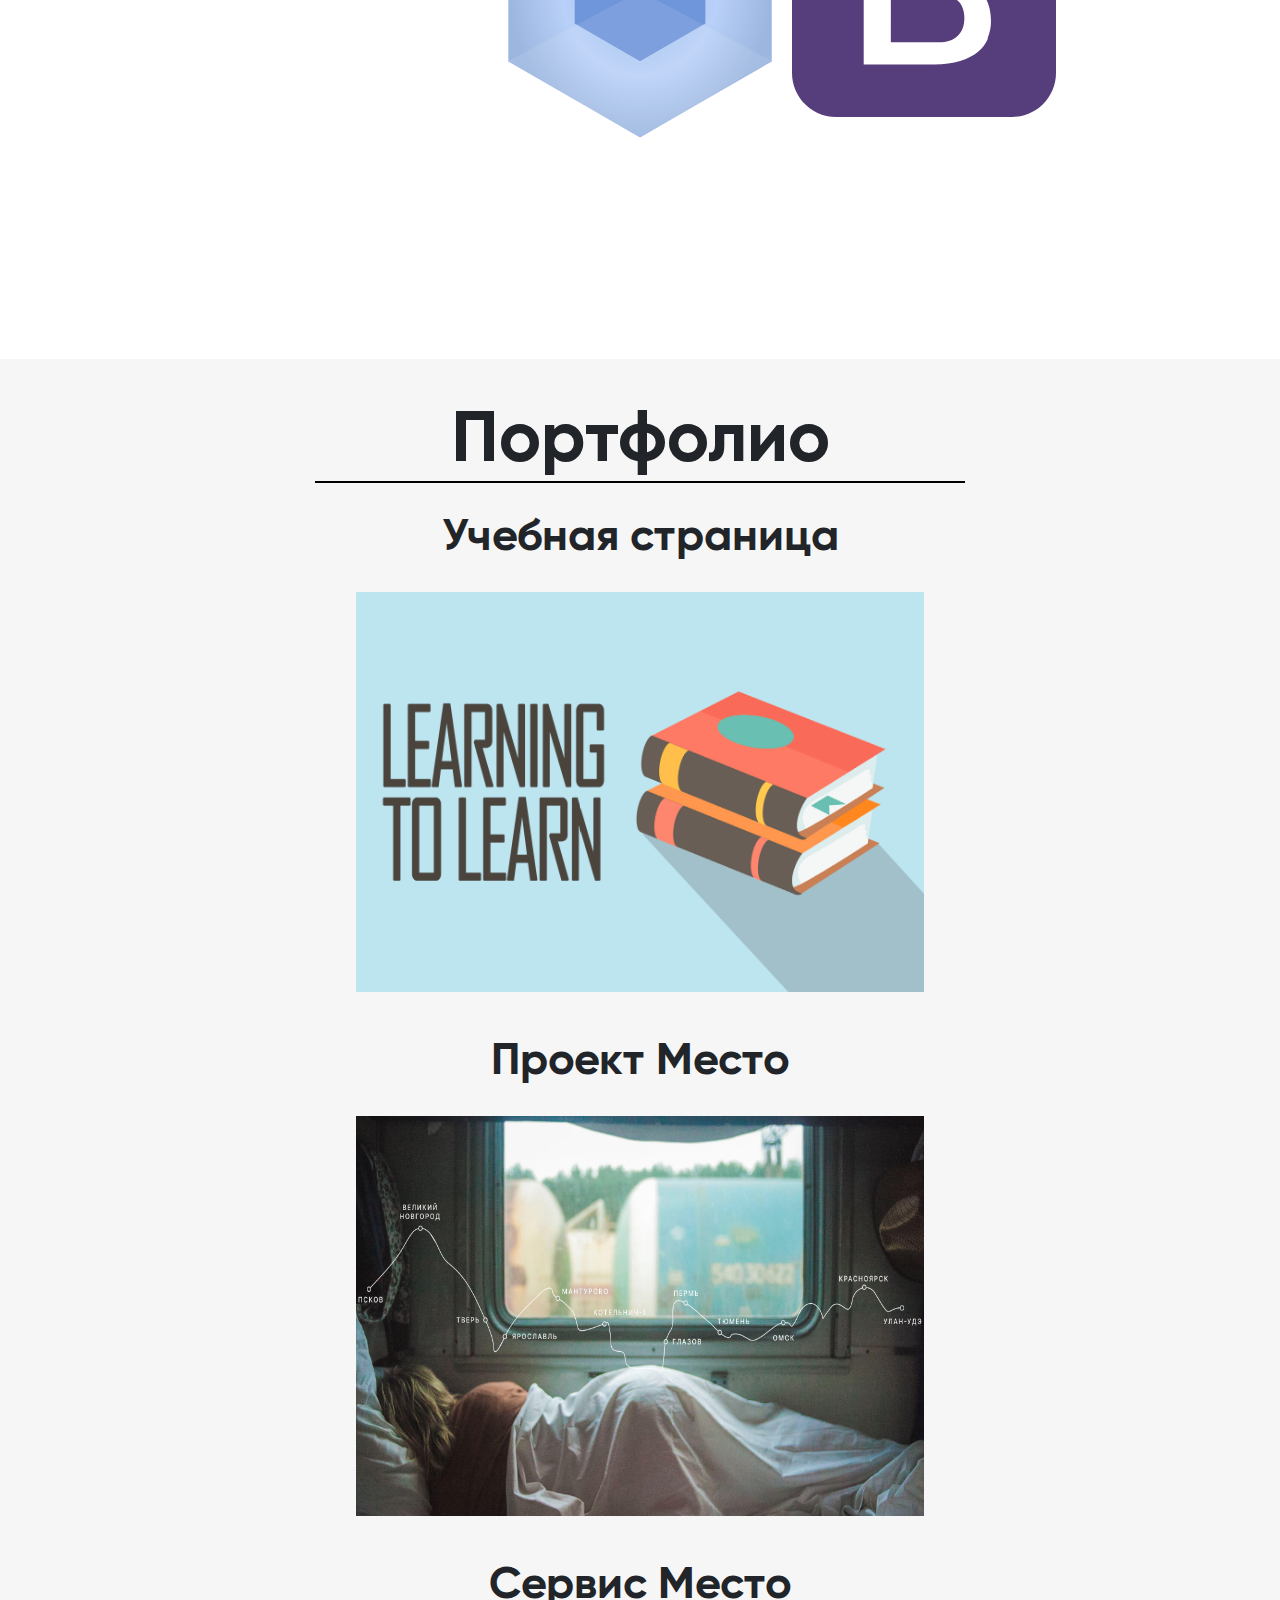
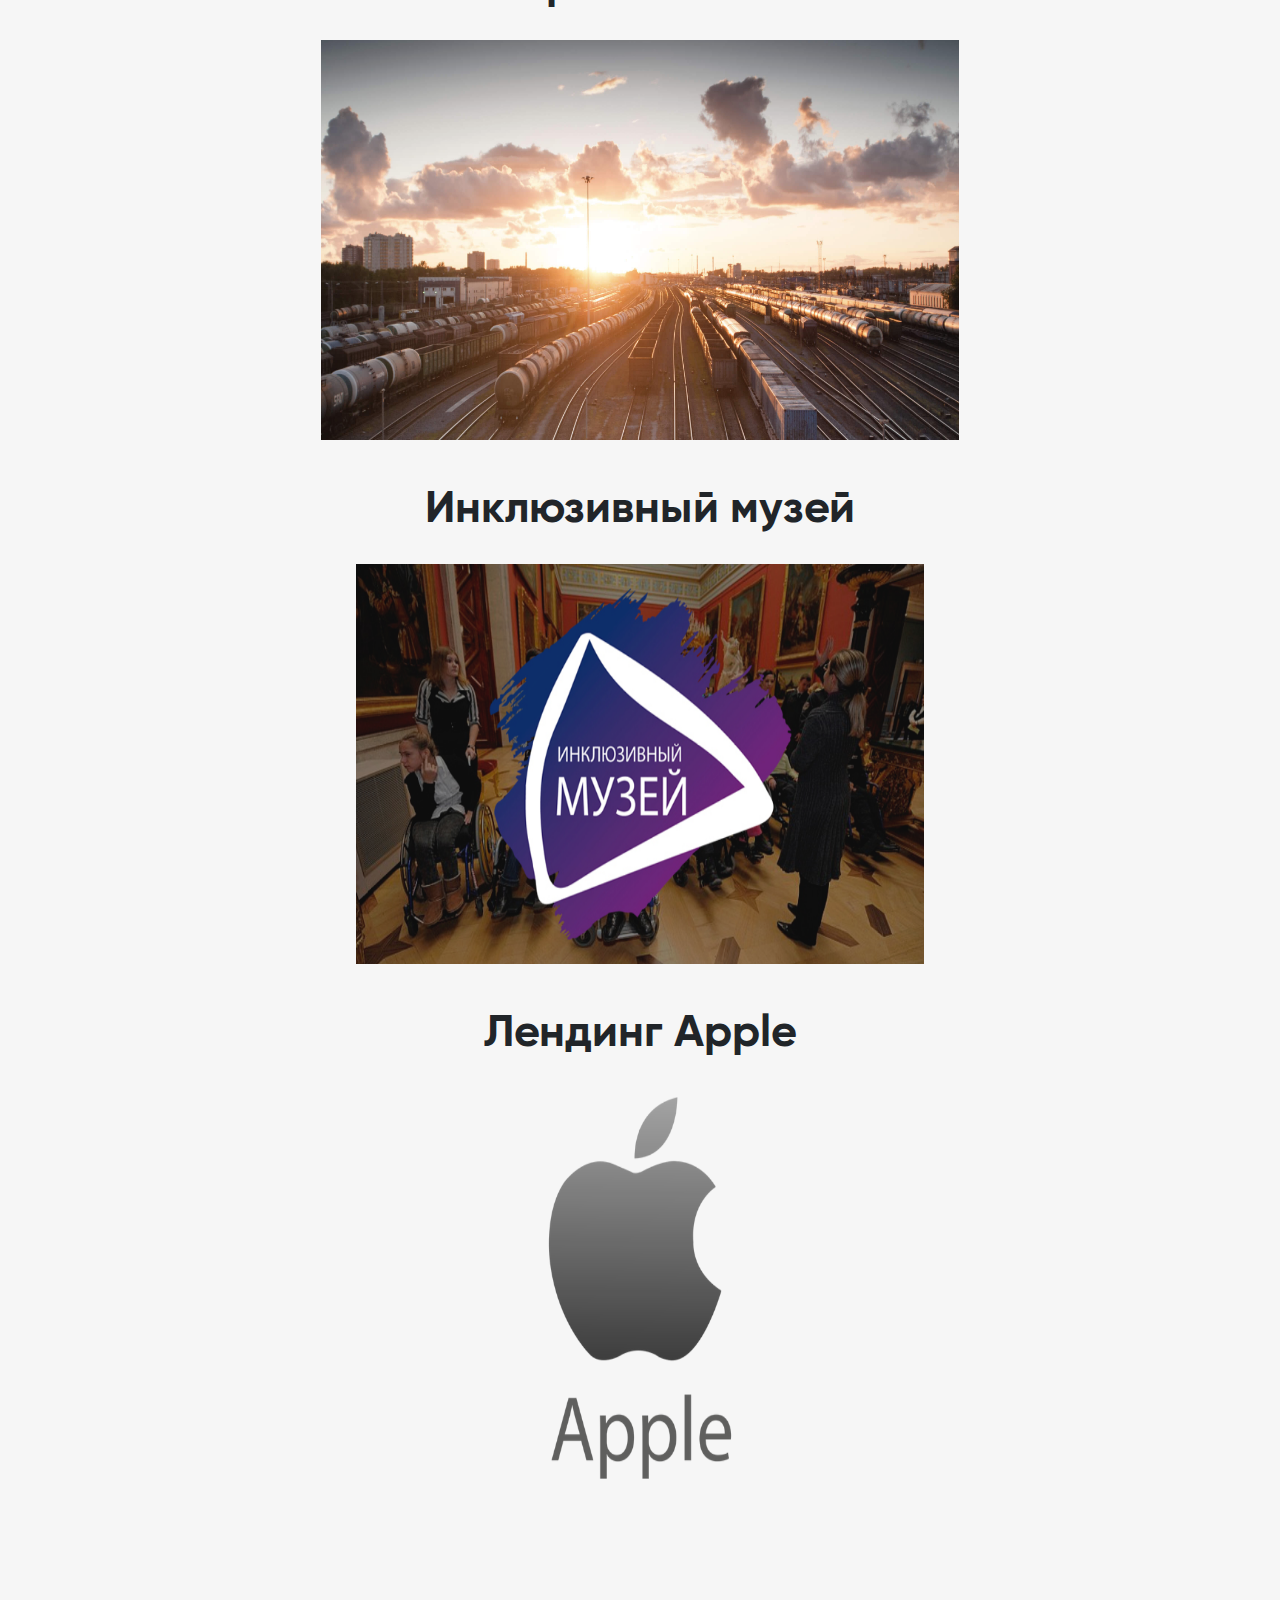
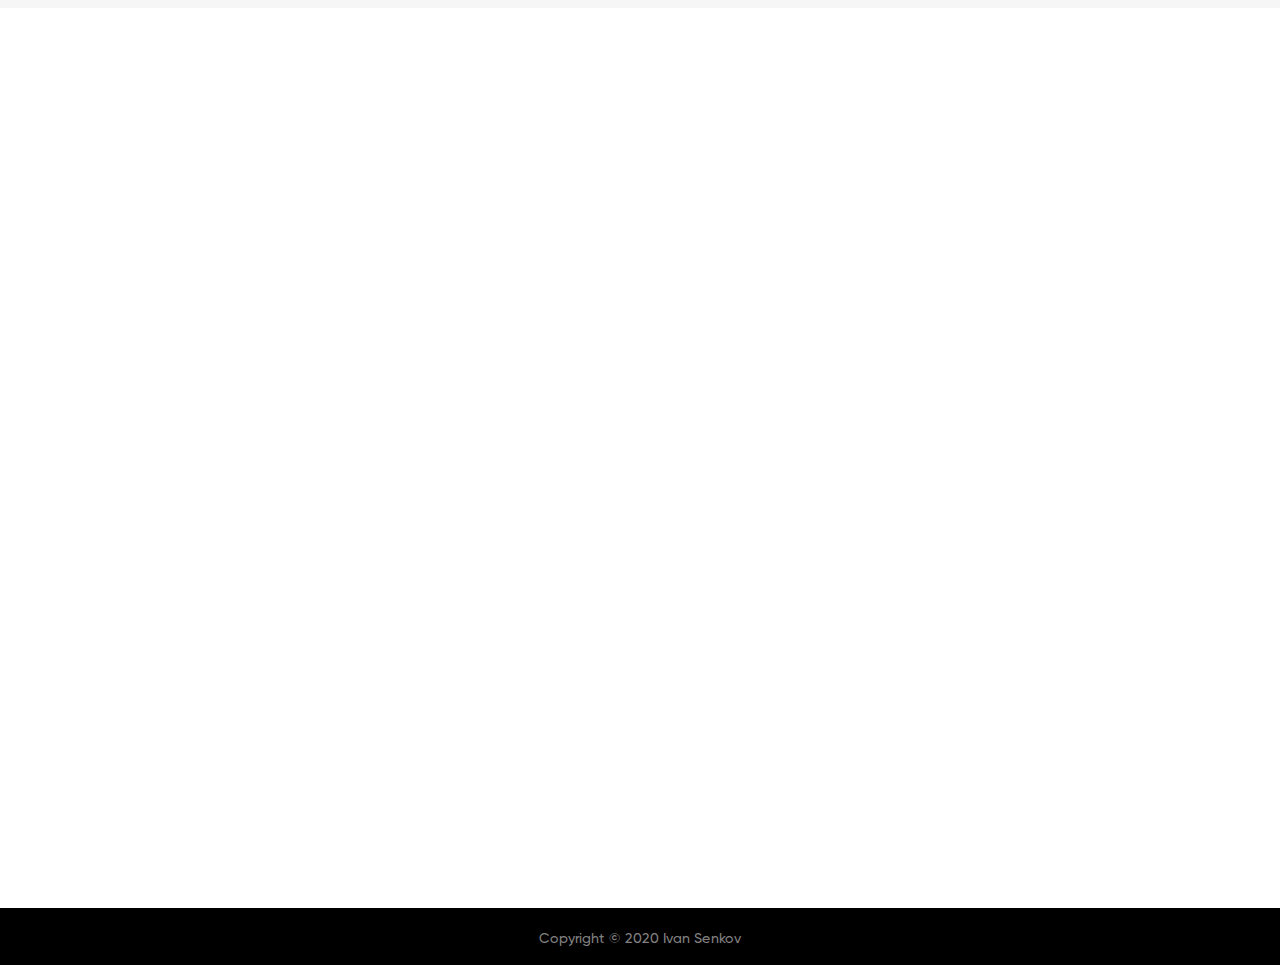
==== commit ef79d293: "edit files" ====
--- a/index.html
+++ b/index.html
@@ -9,7 +9,7 @@
   <link rel="stylesheet" href="./styles/normalize.css">
   <link rel="stylesheet" href="./styles/style.css">
   <link rel="script" href="./scripts/script.js">
-  <title>Business card site</title>
+  <title>My site</title>
 </head>
 
 <body>
@@ -38,18 +38,16 @@
                   <p class="description__subtitle description__subtitle_position_end">Веб разработчик</p>
                 </div>
               </div>
-              <div class="description__lang-container">
+<!--               <div class="description__lang-container">
                 <a href="index.html" class="link">
                   <p class="description__lang description__lang_switch_ru">RU </p>
                 </a>
                 <p class="description__symbol"> |</p>
                 <a href="index_ENG.html" class="link">
                   <p class="description__lang description__lang_switch_eng">ENG</p>
-                </a>
+                </a> -->
               </div>
             </div>
-            <!-- <div class="description__image-container"><img class="description__image" src="images\view.jpg" alt="View">
-          </div> -->
           </div>
         </section>
   </a>
@@ -114,7 +112,7 @@
       <h2 class="title portfolio__title">Портфолио</h2>
       <h3 class="title portfolio__image-title">
         Учебная страница</h3>
-      <a href="page\Yandex\index.html" class="link">
+      <a href="https://ivancen.github.io/yandex__project_learn-to-learn/" class="link">
         <div class="grid">
           <figure class="effect-apollo">
             <img class="portfolio__image" src="images/learn.png" alt="Учебные книги" />
@@ -151,7 +149,7 @@
       </a>
       <h3 class="title portfolio__image-title">
         Инклюзивный музей</h3>
-      <a href="page/in-museum/index.html" class="link">
+      <a href="https://ivancen.github.io/museum_project/" class="link">
         <div class="grid">
           <figure class="effect-apollo">
             <img class="portfolio__image" src="images/musem.jpg" alt="Проект Место для фотографий" />
@@ -181,7 +179,7 @@
     <div class="container сontact__container">
       <h2 class="title сontact__title">Контакты</h2>
       <p class="сontact__text">Хочешь узнать больше или просто пообщаться? <br>Напиши!</p>
-      <a href="mailto:suricat_nv@mail.ru" class="сontact__email">suricat_nv@mail.ru</a>
+      <a href="mailto:ivansenkov.web@gmail.com" class="сontact__email">ivansenkov.web@gmail.com</a>
       <a href="https://teleg.run/IvanCen" class="сontact__email">Телеграмм</a>
 
       <!-- <fieldset class="form form__input-container" id="block_id">
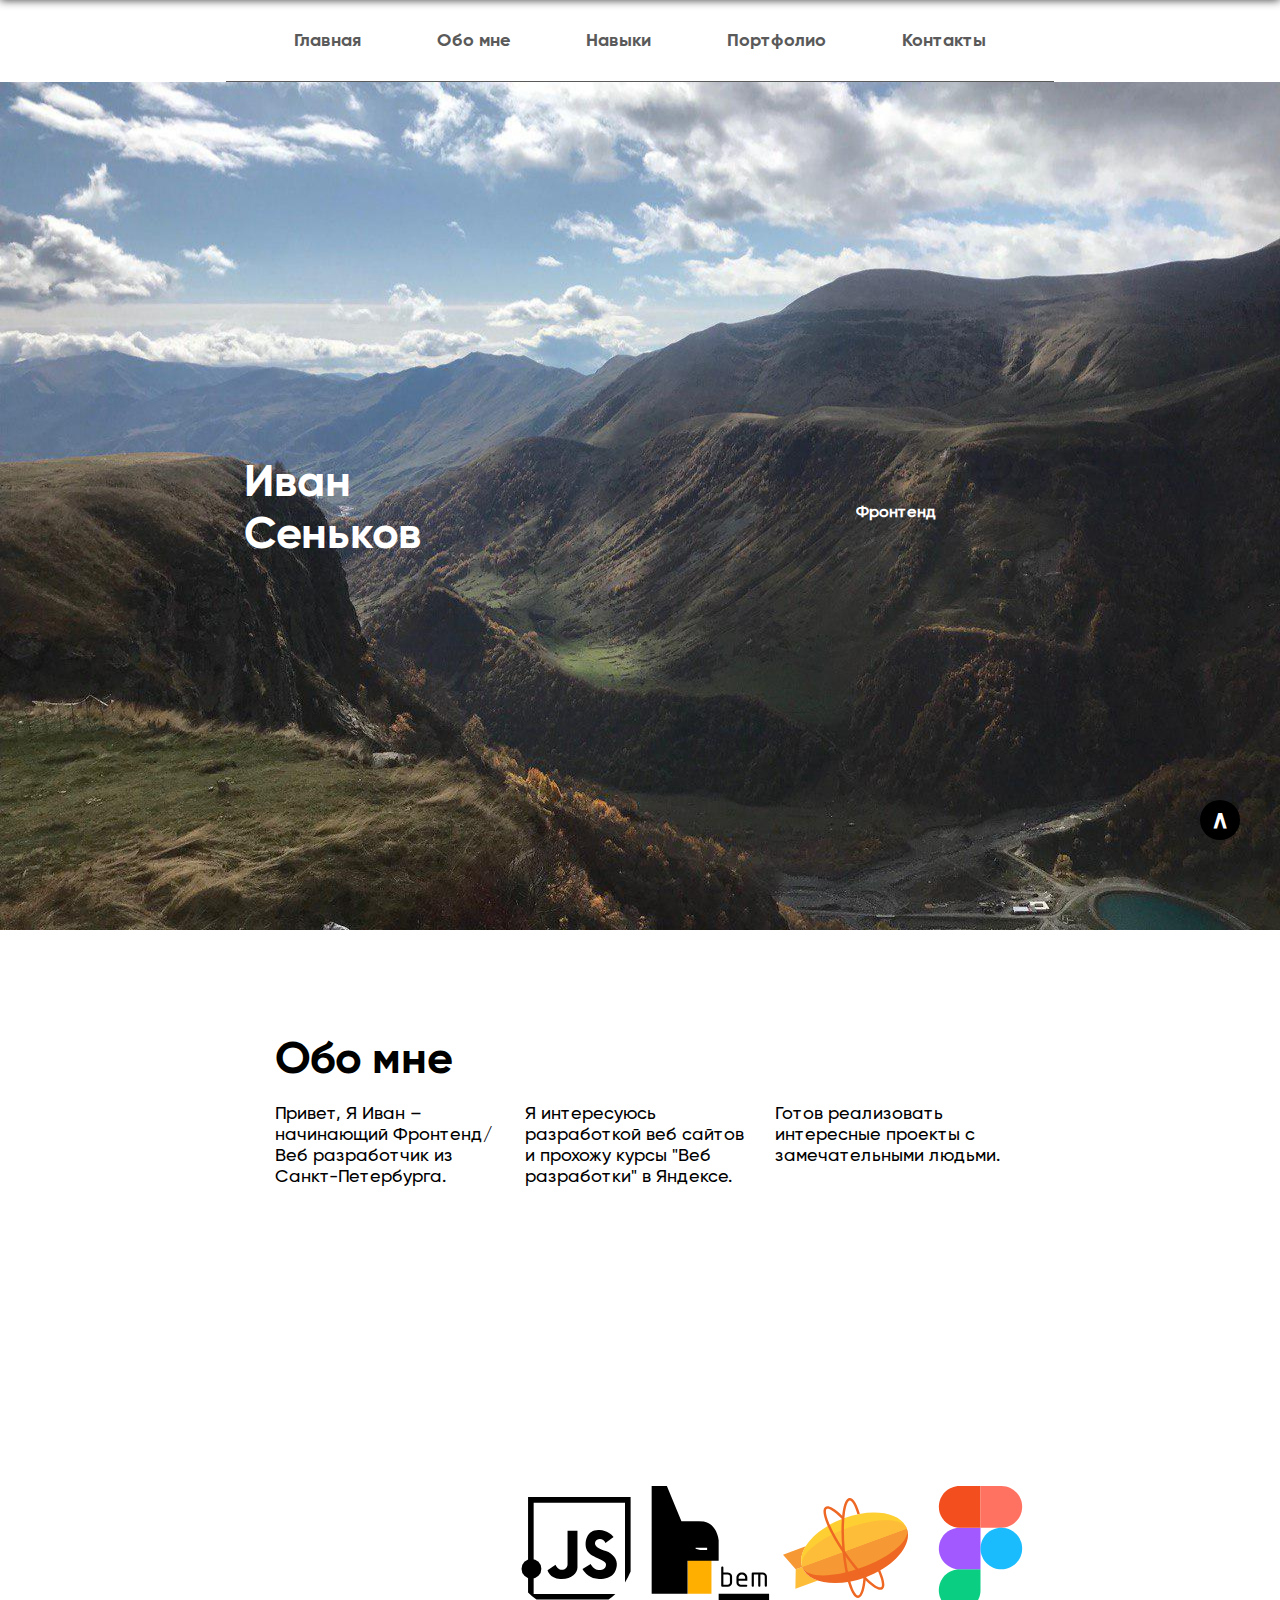
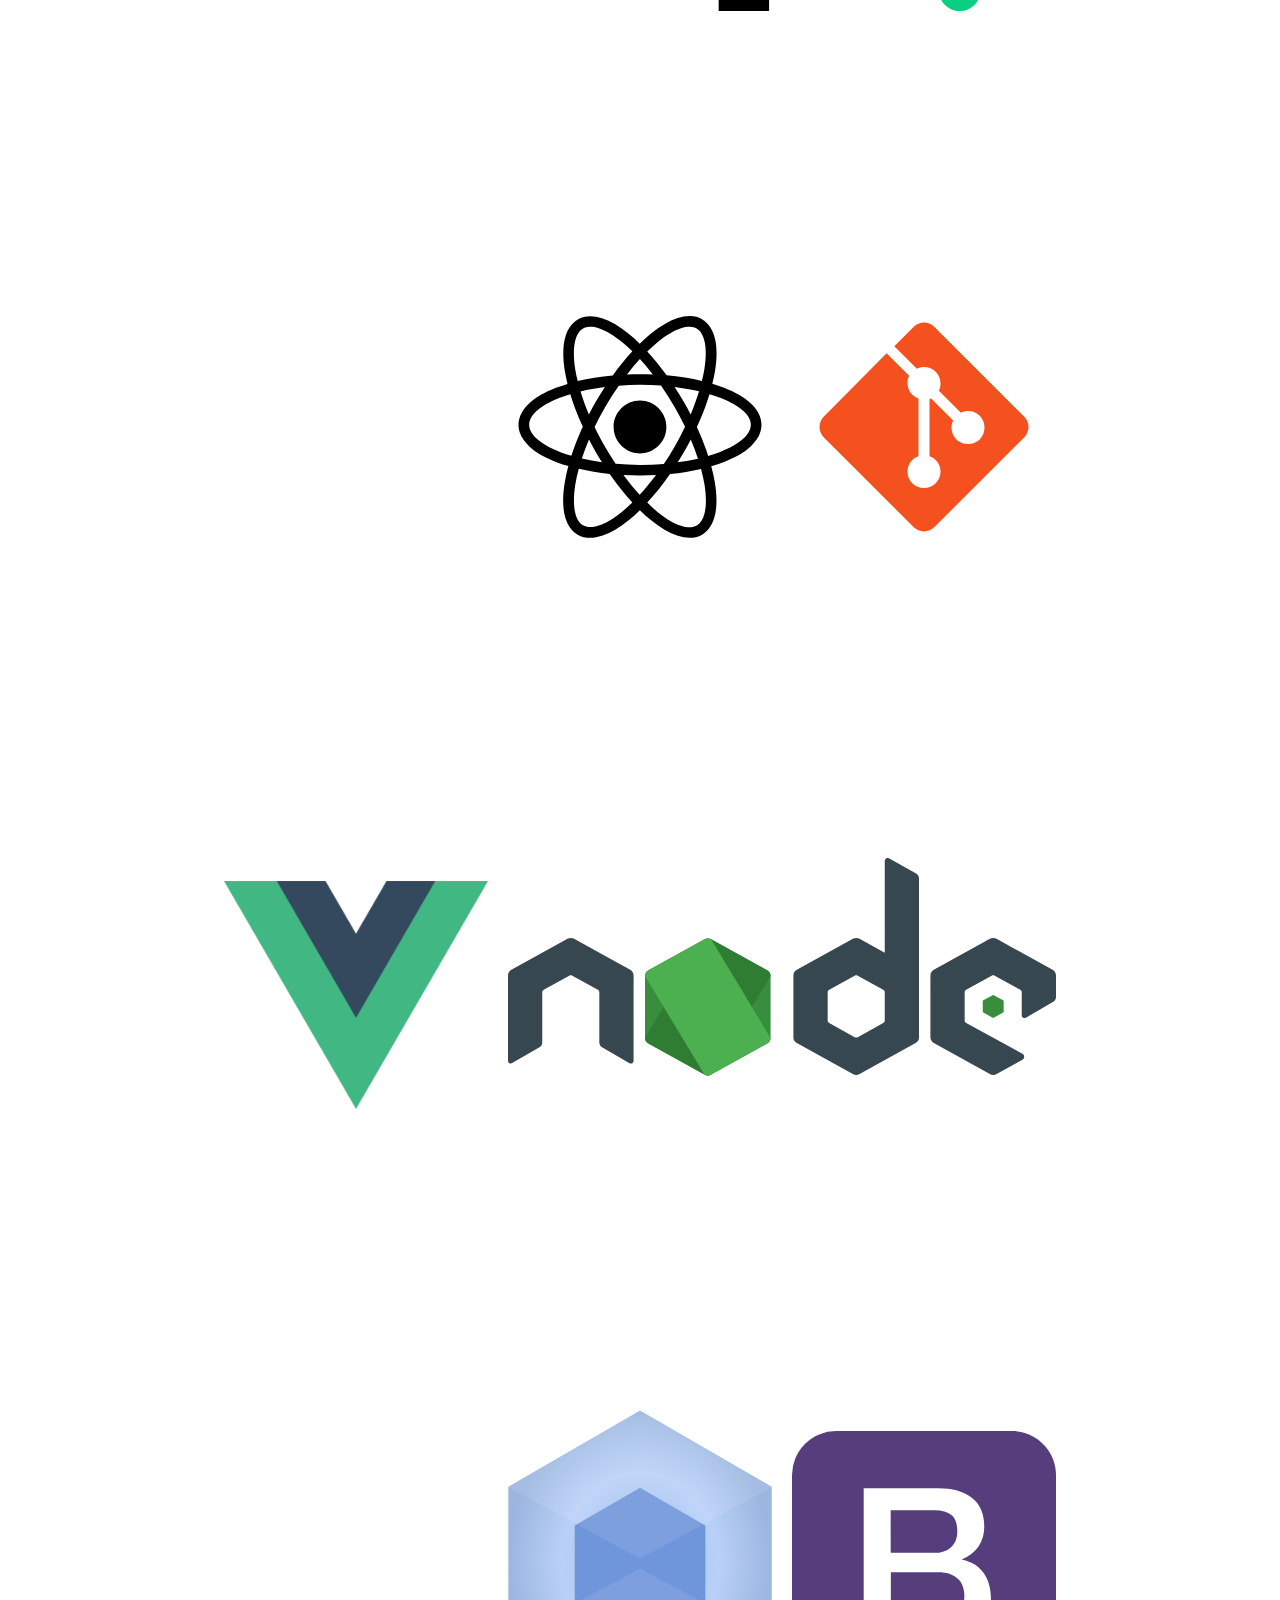
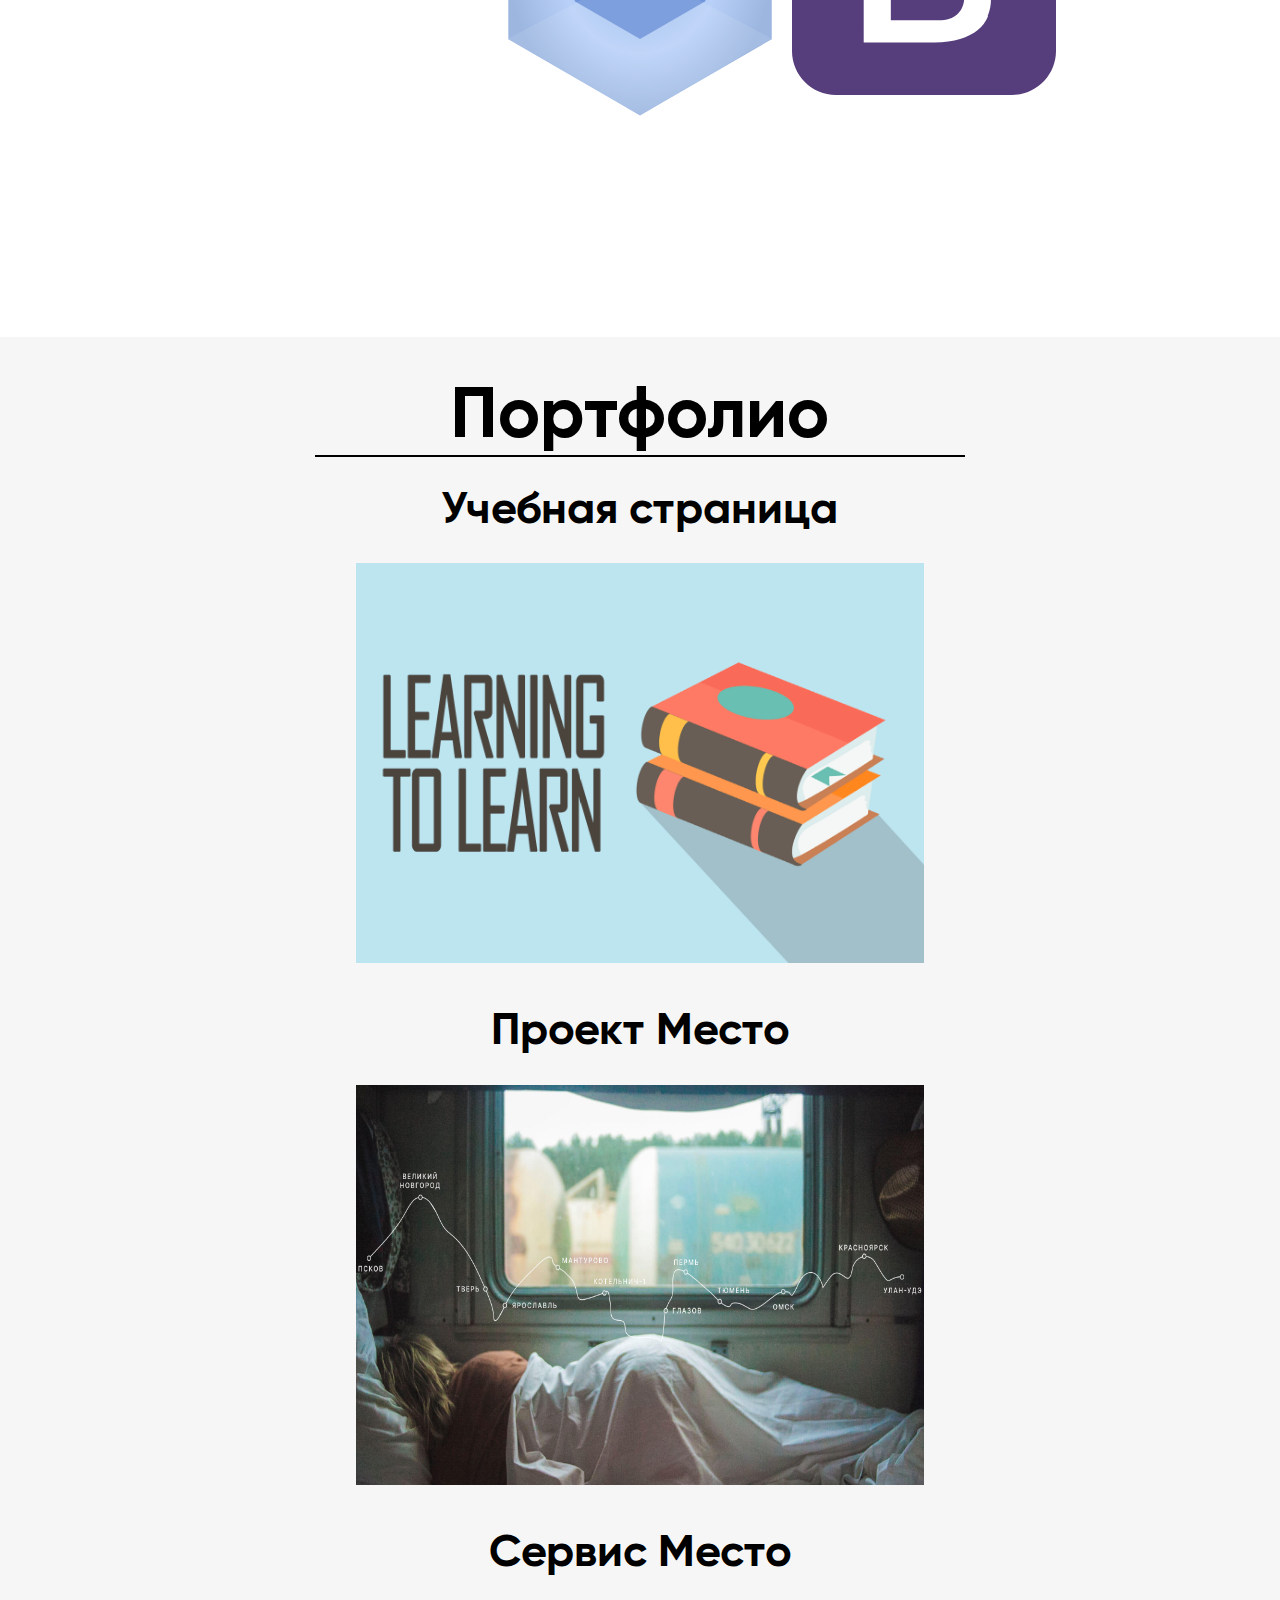
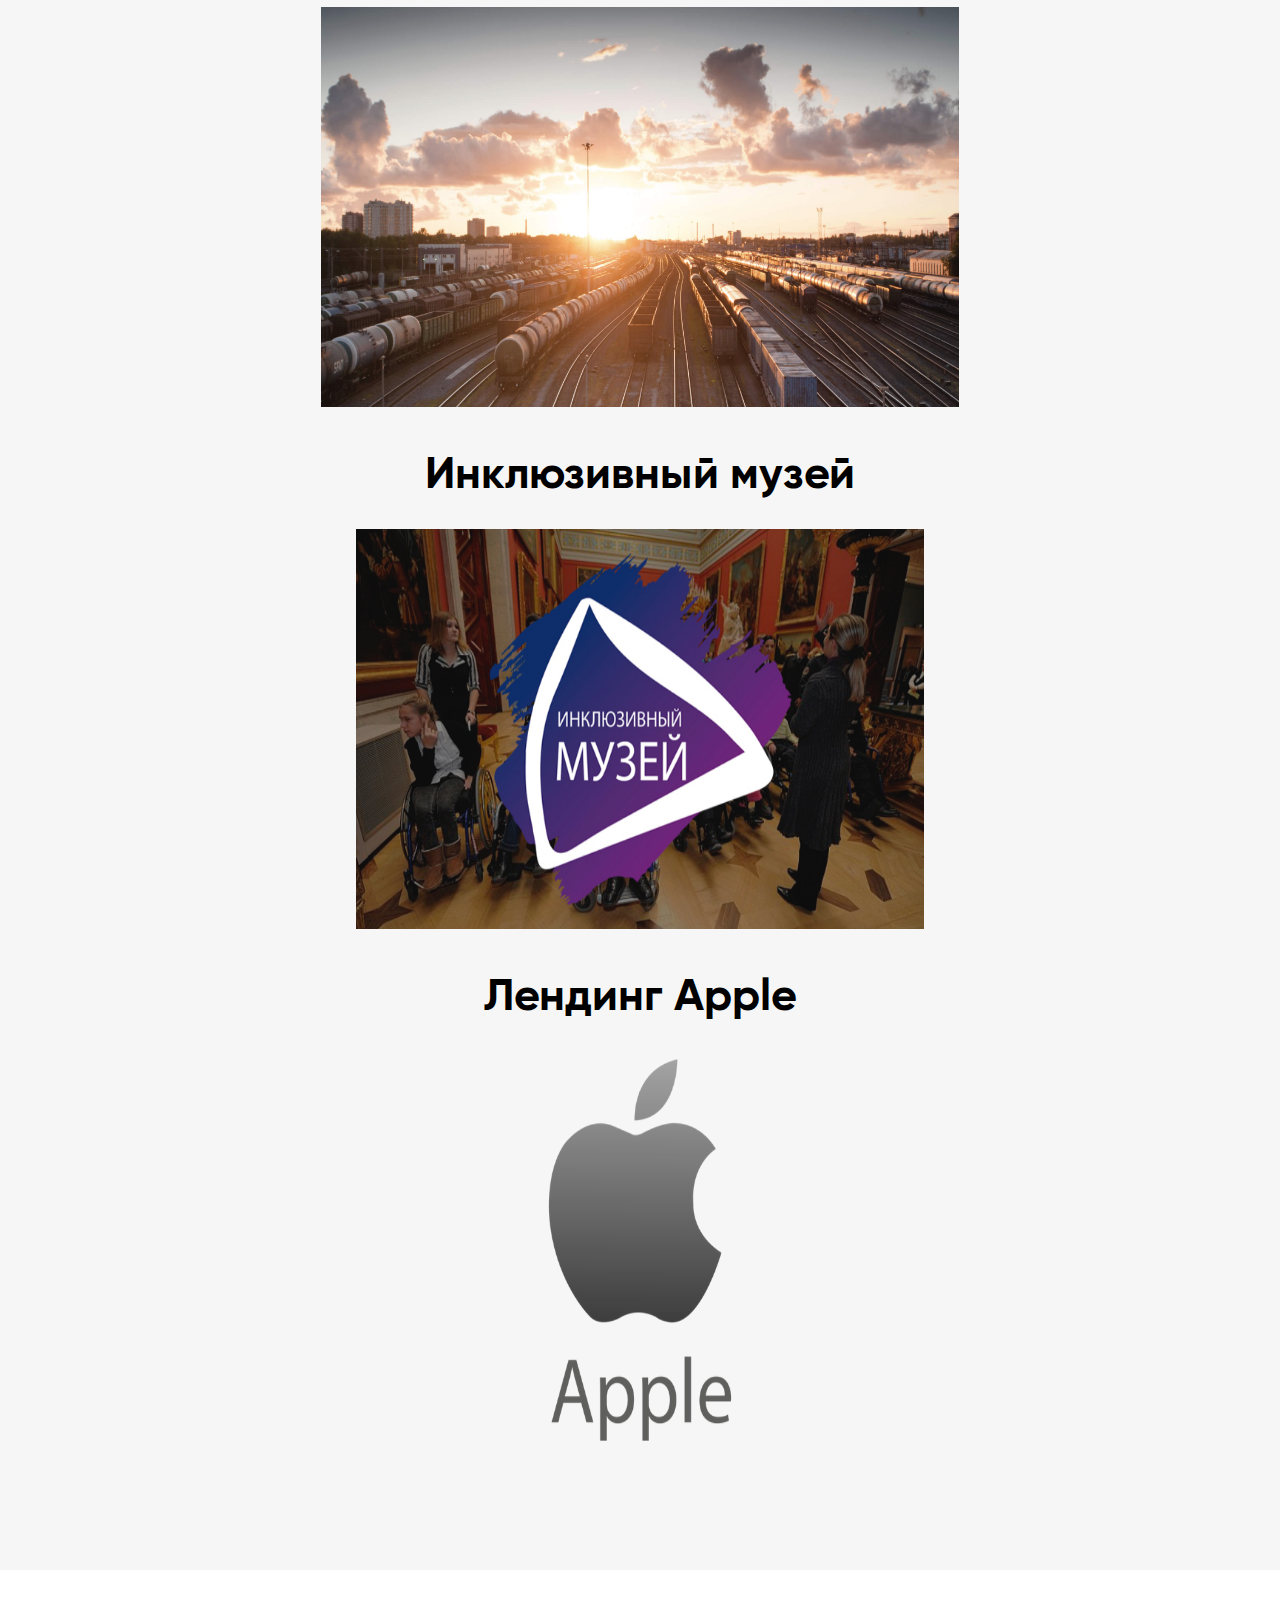
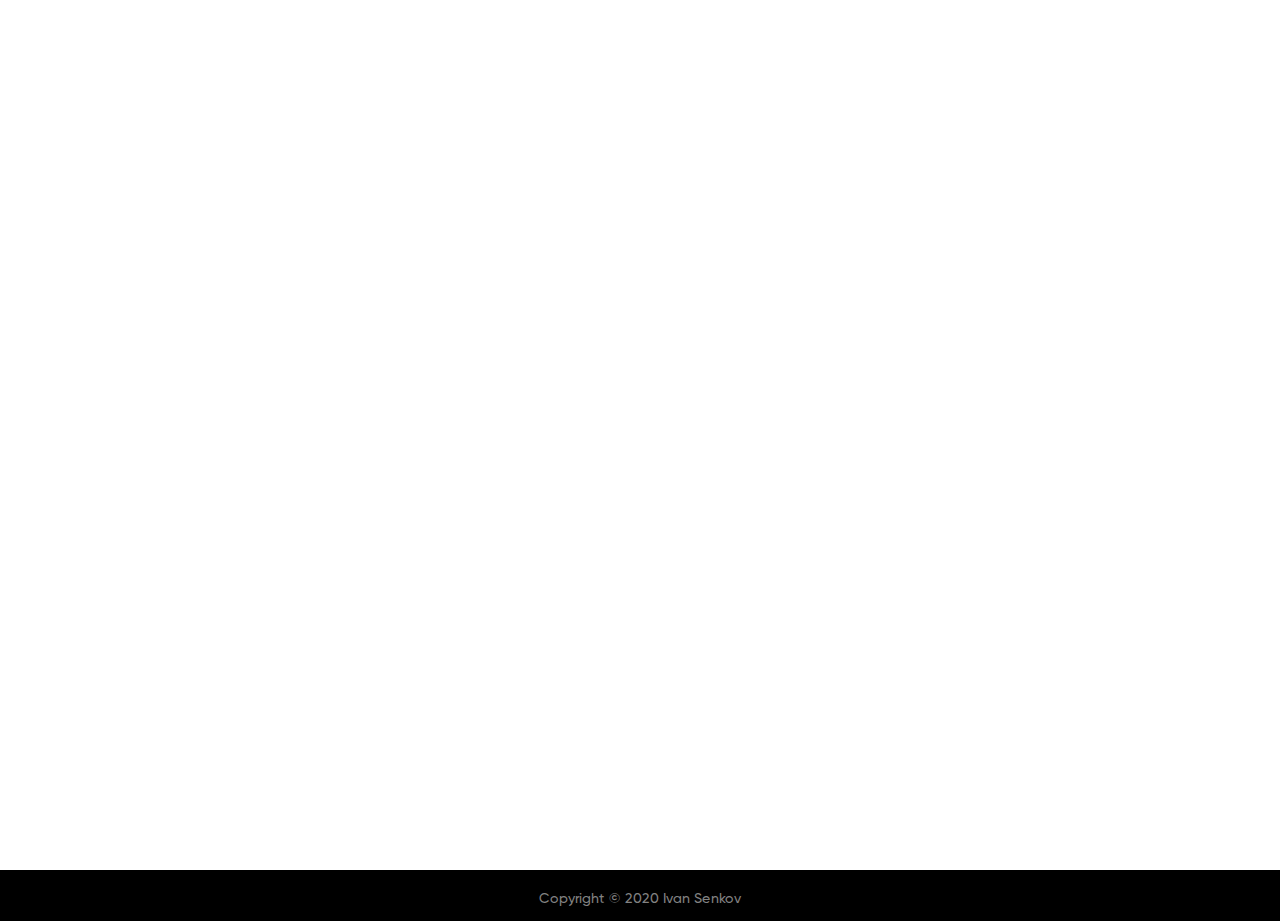
==== commit 76033db3: "edit project" ====
--- a/index.html
+++ b/index.html
@@ -4,8 +4,6 @@
 <head>
   <meta charset="UTF-8">
   <meta name="viewport" content="width=device-width, initial-scale=1.0">
-  <link rel="stylesheet" href="https://stackpath.bootstrapcdn.com/bootstrap/4.4.1/css/bootstrap.min.css"
-    integrity="sha384-Vkoo8x4CGsO3+Hhxv8T/Q5PaXtkKtu6ug5TOeNV6gBiFeWPGFN9MuhOf23Q9Ifjh" crossorigin="anonymous">
   <link rel="stylesheet" href="./styles/normalize.css">
   <link rel="stylesheet" href="./styles/style.css">
   <link rel="script" href="./scripts/script.js">
@@ -38,16 +36,8 @@
                   <p class="description__subtitle description__subtitle_position_end">Веб разработчик</p>
                 </div>
               </div>
-<!--               <div class="description__lang-container">
-                <a href="index.html" class="link">
-                  <p class="description__lang description__lang_switch_ru">RU </p>
-                </a>
-                <p class="description__symbol"> |</p>
-                <a href="index_ENG.html" class="link">
-                  <p class="description__lang description__lang_switch_eng">ENG</p>
-                </a> -->
-              </div>
             </div>
+          </div>
           </div>
         </section>
   </a>
@@ -60,7 +50,7 @@
         <p class="about__text">Я интересуюсь разработкой веб сайтов и прохожу курсы "Веб разработки" в Яндексе.</p>
         <p class="about__text">Готов реализовать интересные проекты
           с замечательными людьми.</p>
-          
+
       </div>
     </div>
   </section>
@@ -96,17 +86,17 @@
       </div>
     </div>
   </section>
-      <section class="cards">
-        <h2 class="title cards__title">Стремлюсь изучить</h2>
-        <div class="card__container">
-          <img src="images\logo\vue.png" alt="icon_vue" class="card__image">
-          <img src="images\logo\react.svg" alt="icon_react" class="card__image card__image_rotate">
-          <img src="images\logo\git.svg" alt="icon_git" class="card__image">
-          <img src="images\logo\nodejs.svg" alt="icon_nodejs" class="card__image">
-          <img src="images\logo\webpack.svg" alt="icon_webpack" class="card__image card__image_rotate">
-          <img src="images\logo\bootstrap.svg" alt="icon_bootstrap" class="card__image">
-        </div>
-      </section>
+  <section class="cards">
+    <h2 class="title cards__title">Стремлюсь изучить</h2>
+    <div class="card__container">
+      <img src="images\logo\vue.png" alt="icon_vue" class="card__image">
+      <img src="images\logo\react.svg" alt="icon_react" class="card__image card__image_rotate">
+      <img src="images\logo\git.svg" alt="icon_git" class="card__image">
+      <img src="images\logo\nodejs.svg" alt="icon_nodejs" class="card__image">
+      <img src="images\logo\webpack.svg" alt="icon_webpack" class="card__image card__image_rotate">
+      <img src="images\logo\bootstrap.svg" alt="icon_bootstrap" class="card__image">
+    </div>
+  </section>
   <section class="portfolio" id="portfolio">
     <div class="container portfolio__container">
       <h2 class="title portfolio__title">Портфолио</h2>
@@ -123,7 +113,7 @@
       </a>
       <h3 class="title portfolio__image-title">
         Проект Место</h3>
-      <a href="page/Yandex2/index.html" class="link">
+      <a href="https://ivancen.github.io/yandex__project_mesto/" class="link">
         <div class="grid">
           <figure class="effect-apollo">
             <img class="portfolio__image" src="images/polka.jpg" alt="Картинка проекта Mesto" />
@@ -136,7 +126,7 @@
       </a>
       <h3 class="title portfolio__image-title">
         Сервис Место</h3>
-      <a href="page/YandexValidity/index.html" class="link">
+      <a href="https://ivancen.github.io/yandex__project_mesto-photo/" class="link">
         <div class="grid">
           <figure class="effect-apollo">
             <img class="portfolio__image" src="images/cover.jpg" alt="Проект Место для фотографий" />
@@ -181,16 +171,6 @@
       <p class="сontact__text">Хочешь узнать больше или просто пообщаться? <br>Напиши!</p>
       <a href="mailto:ivansenkov.web@gmail.com" class="сontact__email">ivansenkov.web@gmail.com</a>
       <a href="https://teleg.run/IvanCen" class="сontact__email">Телеграмм</a>
-
-      <!-- <fieldset class="form form__input-container" id="block_id">
-                  <label for="heading" class="form__label"></label>
-                  <input type="text" class="form__item form__item_heading" name="heading" placeholder="Name">
-                  <label for="email" class="form__label"></label>
-                  <input type="email" class="form__item form__item_email" name="email" placeholder="E-mail">
-                  <label for="mainText" class="form__label"></label>
-                  <textarea class="form__item form__item_main-text" name="mainText" placeholder="Message"></textarea>
-                </fieldset>
-                <button class="button сontact__button">Send message</button> -->
     </div>
   </section>
   </main>
@@ -201,15 +181,6 @@
     </div>
   </footer>
   </div>
-  <script src="https://code.jquery.com/jquery-3.4.1.slim.min.js"
-    integrity="sha384-J6qa4849blE2+poT4WnyKhv5vZF5SrPo0iEjwBvKU7imGFAV0wwj1yYfoRSJoZ+n" crossorigin="anonymous">
-  </script>
-  <script src="https://cdn.jsdelivr.net/npm/popper.js@1.16.0/dist/umd/popper.min.js"
-    integrity="sha384-Q6E9RHvbIyZFJoft+2mJbHaEWldlvI9IOYy5n3zV9zzTtmI3UksdQRVvoxMfooAo" crossorigin="anonymous">
-  </script>
-  <script src="https://stackpath.bootstrapcdn.com/bootstrap/4.4.1/js/bootstrap.min.js"
-    integrity="sha384-wfSDF2E50Y2D1uUdj0O3uMBJnjuUD4Ih7YwaYd1iqfktj0Uod8GCExl3Og8ifwB6" crossorigin="anonymous">
-  </script>
 </body>
 
 </html>